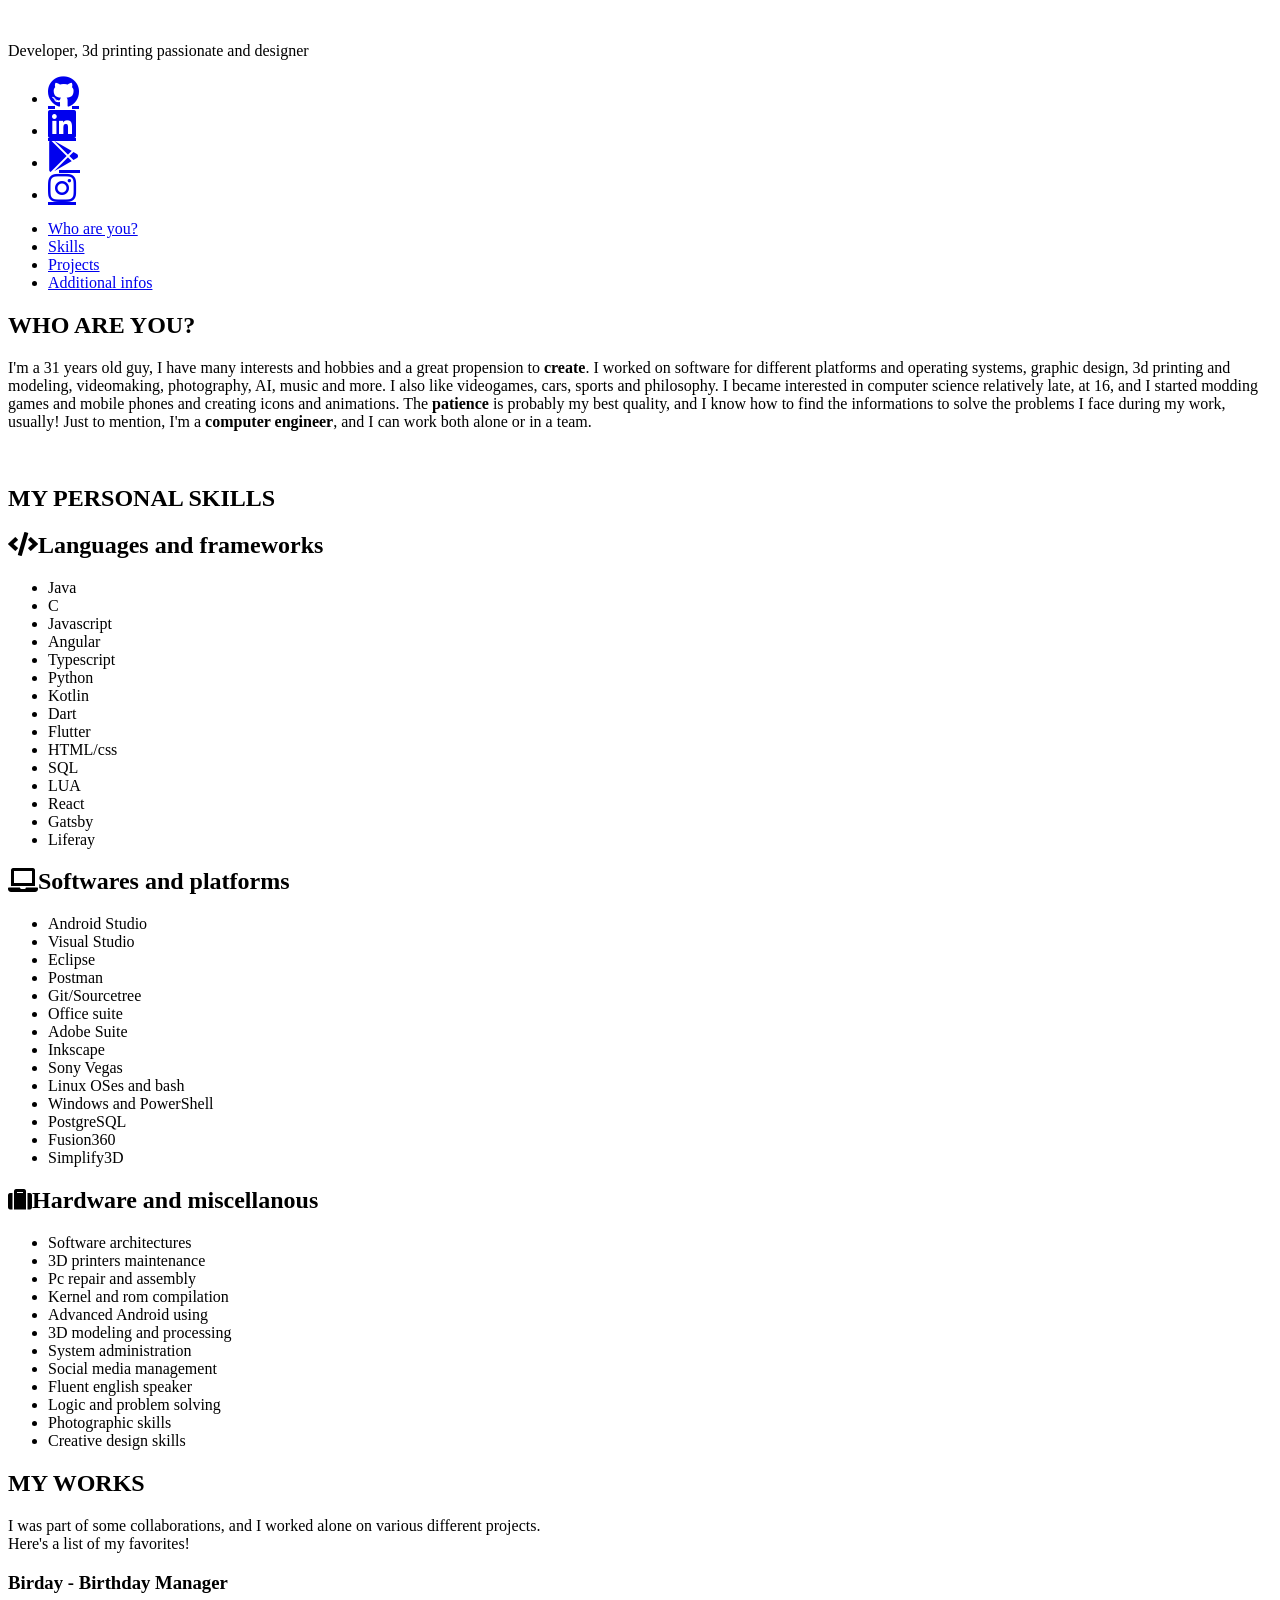
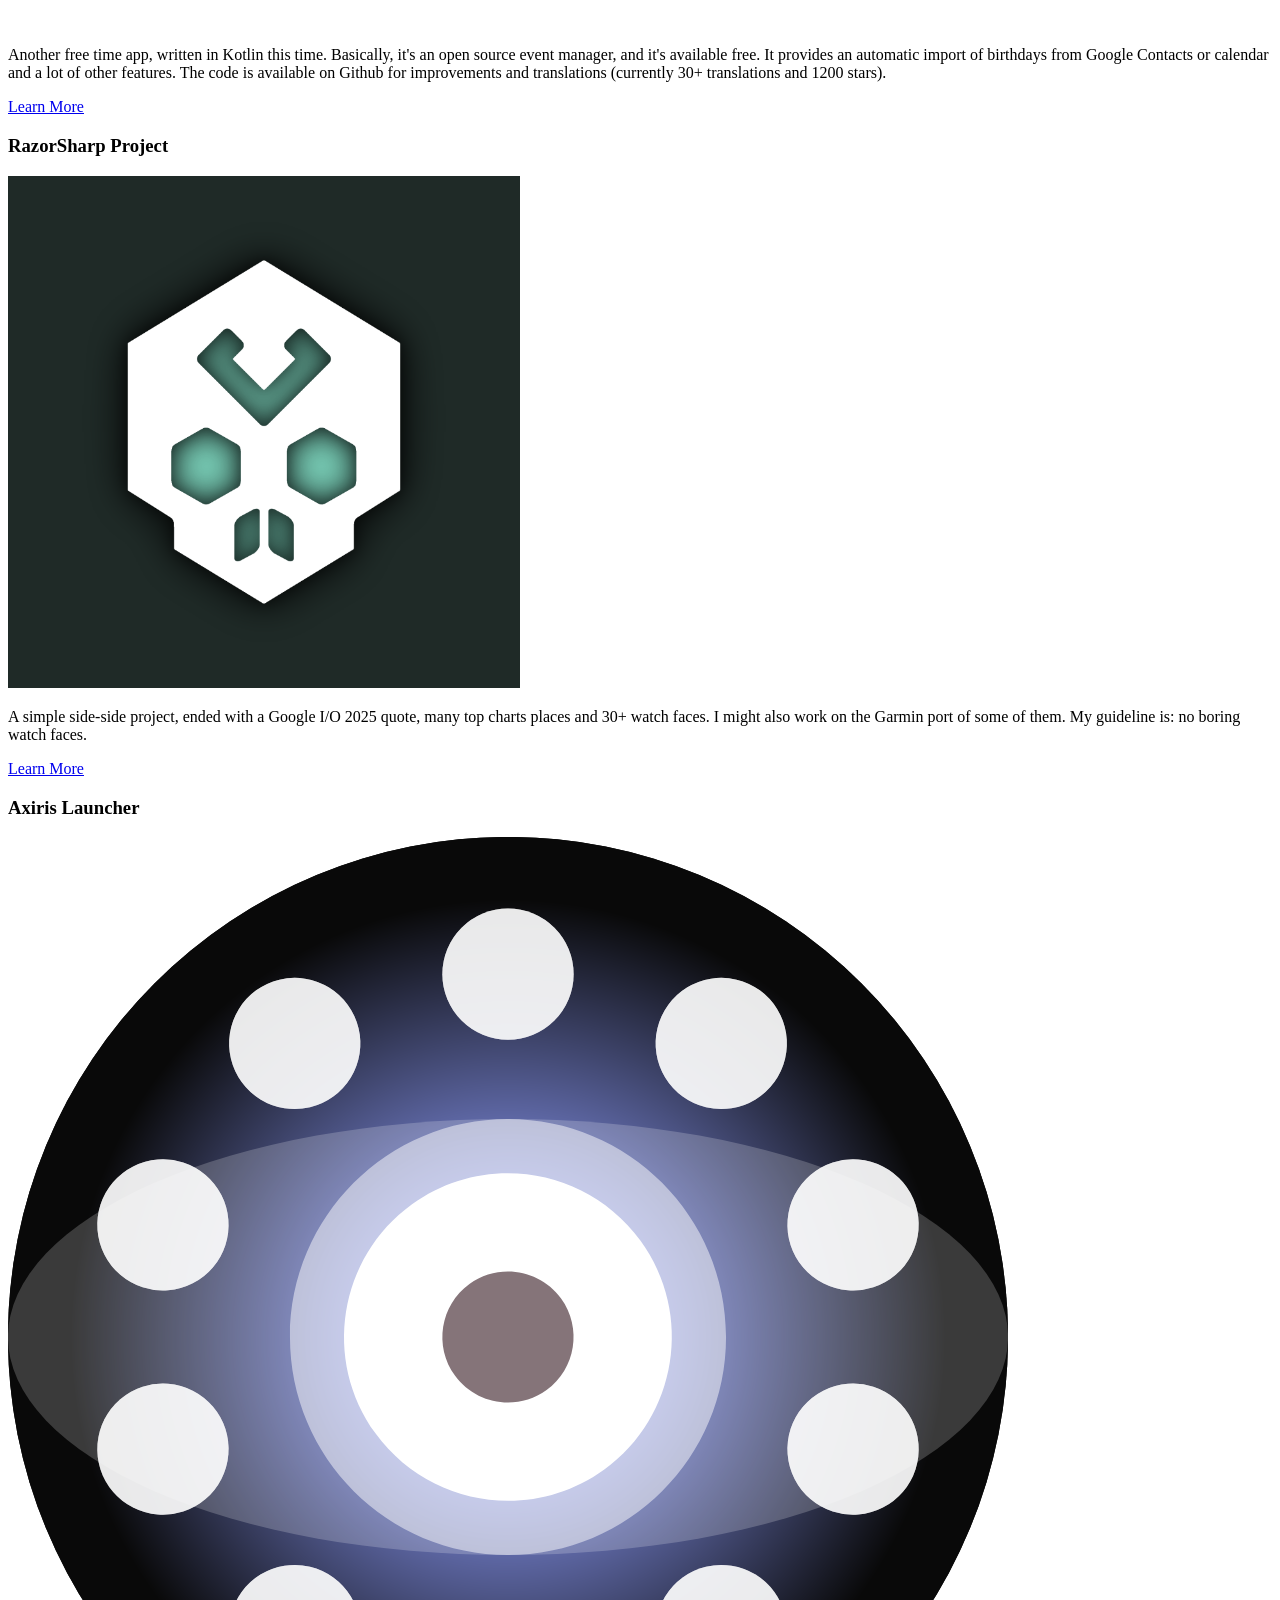
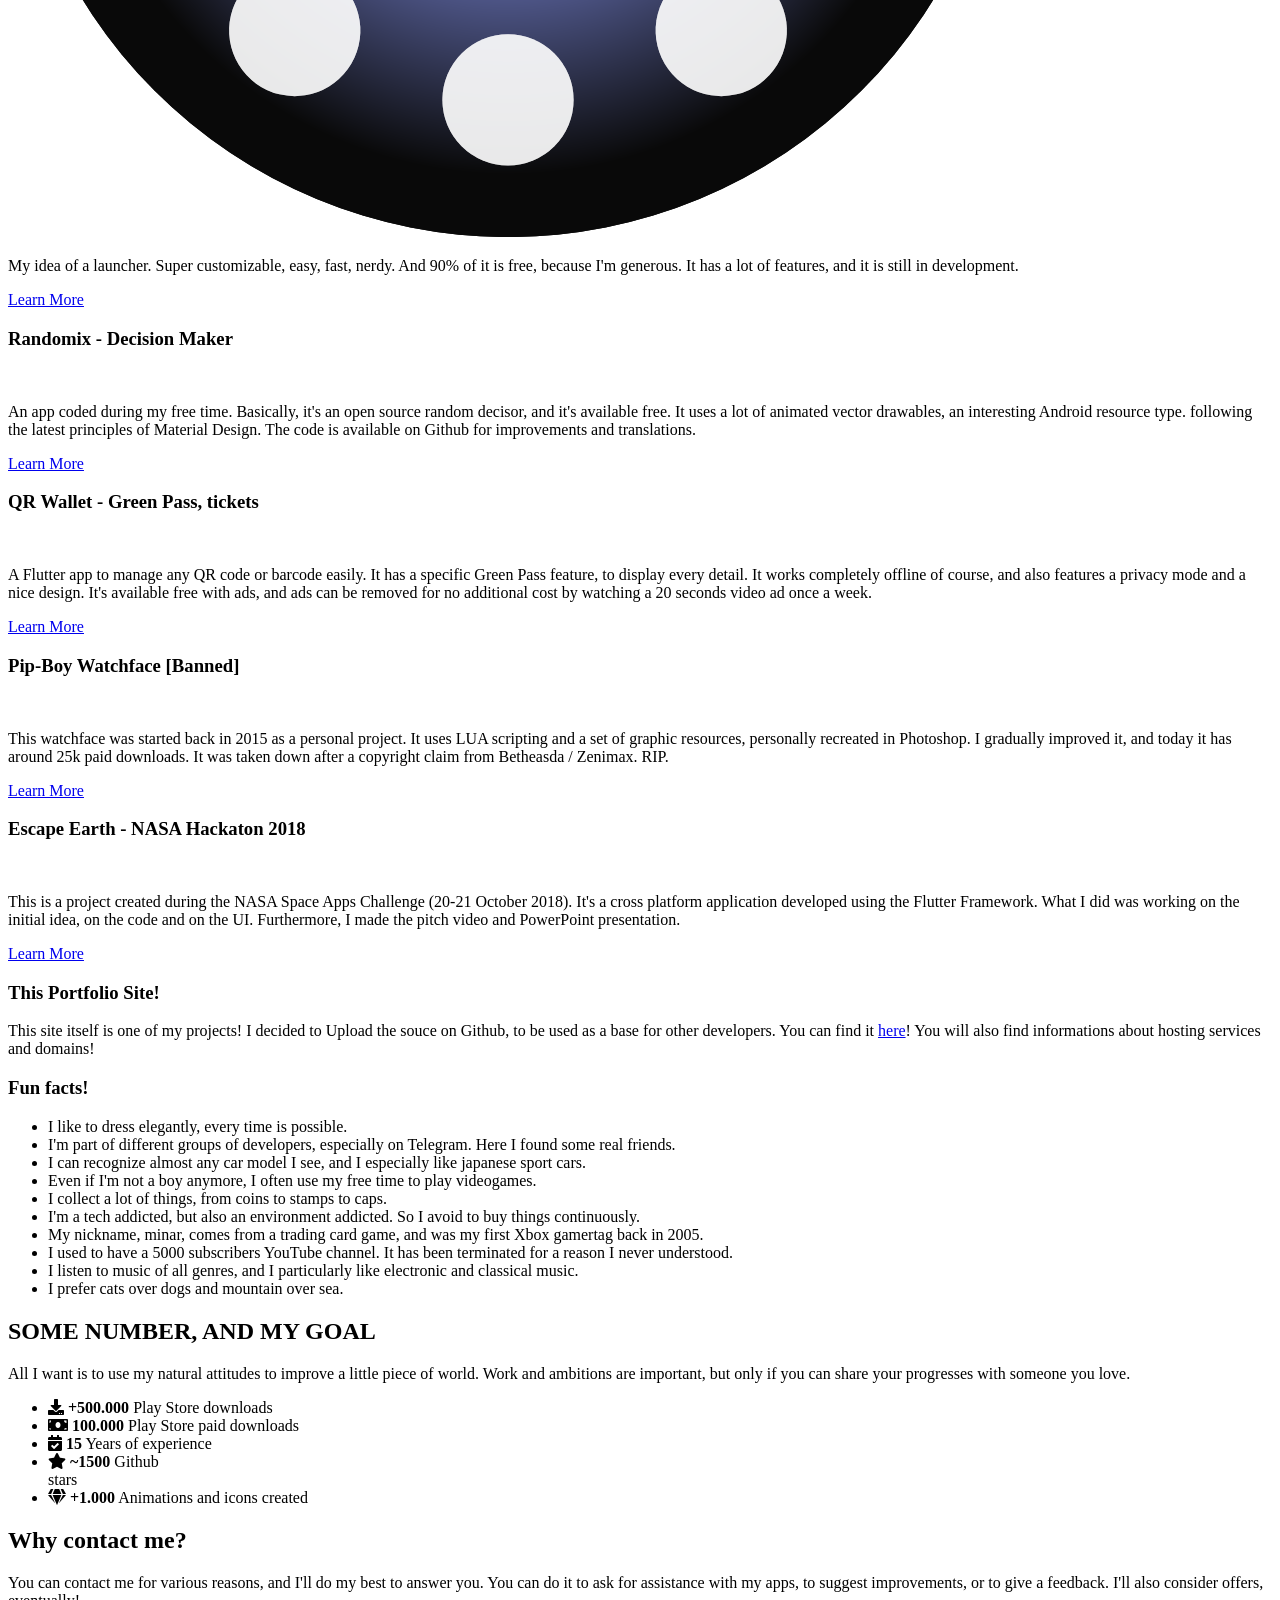
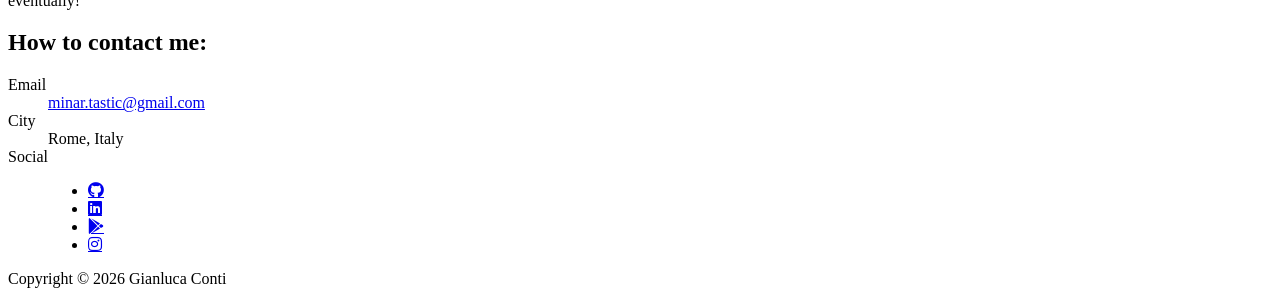
==== index.html @ d6bb500d "Smol update" ====
<!DOCTYPE html>
<!-- Using multiple languages is possible, but the page is english only atm -->
<html lang="en">

<head>
  <meta charset="utf-8">
  <!-- Title in the browser tab -->
  <title>m.i.n.a.r.</title>
  <!-- Description used when the site is added to favorites -->
  <meta name="description" content="m.i.n.a.r. official site.">
  <meta name="author" content="m.i.n.a.r." />
  <meta name="viewport" content="width=device-width, initial-scale=1.0, minimum-scale=1.0, maximum-scale=1.0, user-scalable=no">
  <!-- This attribute controls the Chrome action bar color on mobile devices -->
  <meta name="theme-color" content="#000000">
  <!-- Css files involved, including the local css and FontAwesome v5 -->
  <link rel="stylesheet" href="assets/css/main.css" />
  <link rel="stylesheet" href="https://use.fontawesome.com/releases/v5.7.2/css/all.css" integrity="sha384-fnmOCqbTlWIlj8LyTjo7mOUStjsKC4pOpQbqyi7RrhN7udi9RwhKkMHpvLbHG9Sr" crossorigin="anonymous">
  <link rel="shortcut icon" type="image/x-icon" href="images/favicon.ico" />
  <noscript><link rel="stylesheet" href="assets/css/noscript.css" /></noscript>
</head>

<body>

  <!-- Particles.js container used as a background. Removing it removes the particles -->
  <div id="particles-js"></div>
  <!-- Wrapper -->
  <div id="wrapper">

    <!-- Header - a logo, a short sentence -->
    <header id="header" class="alt">
      <span class="logo"><img src="images/logo.svg" alt="" /></span>
      <p>Developer, 3d printing passionate and designer</p>

      <!-- A set of social media and quick links. Up to four links are supported -->
      <ul class="icons">
        <li><a href="https://github.com/m-i-n-a-r" target="_blank" class="fab fa-github fa-2x"></a></li>
        <li><a href="https://www.linkedin.com/in/gianluca-conti-723926147/" target="_blank" class="fab fa-linkedin fa-2x"></a></li>
        <li><a href="https://play.google.com/store/apps/dev?id=7720251761301594831" target="_blank" class="fab fa-google-play fa-2x"></a></li>
        <li><a href="https://www.instagram.com/minar.tastic/" target="_blank" class="fab fa-instagram fa-2x"></a></li>
        <!--<li><a href="https://www.youtube.com/channel/UChVxFCDNULWEiDqfrjuZ3Tw" target="_blank" class="fab fa-youtube fa-2x"></a></li>-->
      </ul>
      </section>
    </header>

    <!-- Nav - navbar of contents, used in the desktop version -->
    <nav id="nav">
      <ul>
        <li><a href="#intro" class="active">Who are you?</a></li>
        <li><a href="#skills">Skills</a></li>
        <li><a href="#projects">Projects</a></li>
        <li><a href="#infos">Additional infos</a></li>
      </ul>
    </nav>

    <!-- Main - the "white part" -->
    <div id="main">

      <!-- Introduction - an image and a bio -->
      <section id="intro" class="main special">
        <div class="spotlight">
          <div class="content">
            <header class="major">
              <h2><b>WHO ARE YOU?</b></h2>
            </header>
            <p id="me"></p>
          </div>
          <span class="image"><img src="images/profile.png" alt="" /></span>
        </div>
      </section>

      <!-- Skills - list of scopes and related skills -->
      <section id="skills" class="main special">
        <header class="major">
          <h2><b>MY PERSONAL SKILLS</b></h2>
        </header>

        <!-- Other entries can be added to the list of scopes and to the list of skills 
        The icons are from FontAwesome v5: choose one from their site and type its name to use it -->
        <h2><i class="fas fa-code"></i><b>Languages and frameworks</b></h2>
        <ul class="features outline">
          <li>Java</li>
          <li>C</li>
          <li>Javascript</li>
          <li>Angular</li>
          <li>Typescript</li>
          <li>Python</li>
          <li>Kotlin</li>
          <li>Dart</li>
          <li>Flutter</li>
          <li>HTML/css</li>
          <li>SQL</li>
          <li>LUA</li>
          <li>React</li>
          <li>Gatsby</li>
          <li>Liferay</li>
        </ul>

        <h2><i class="fas fa-laptop"></i><b>Softwares and platforms</b></h2>
        <ul class="features outline">
          <li>Android Studio</li>
          <li>Visual Studio</li>
          <li>Eclipse</li>
          <li>Postman</li>
          <li>Git/Sourcetree</li>
          <li>Office suite</li>
          <li>Adobe Suite</li>
          <li>Inkscape</li>
          <li>Sony Vegas</li>
          <li>Linux OSes and bash</li>
          <li>Windows and PowerShell</li>
          <li>PostgreSQL</li>
          <li>Fusion360</li>
          <li>Simplify3D</li>
        </ul>

        <h2><i class="fas fa-suitcase"></i><b>Hardware and miscellanous</b></h2>
        <ul class="features outline">
          <li>Software architectures</li>
          <li>3D printers maintenance</li>
          <li>Pc repair and assembly</li>
          <li>Kernel and rom compilation</li>
          <li>Advanced Android using</li>
          <li>3D modeling and processing</li>
          <li>System administration</li>
          <li>Social media management</li>
          <li>Fluent english speaker</li>
          <li>Logic and problem solving</li>
          <li>Photographic skills</li>
          <li>Creative design skills</li>
        </ul>
      </section>

      <!-- Projects - small introduction, list of projects -->
      <section id="projects" class="main special">
        <header class="major">
          <h2><b>MY WORKS</b></h2>
          <p>I was part of some collaborations, and I worked alone on various different projects.<br />
            Here's a list of my favorites!</p>
        </header>

        <!-- A small description, an image and a link. Nothing more. Other entries can be added -->
        <div class="spotlight">
          <div class="content">
            <header class="major">
              <h3><b>Birday - Birthday Manager</b></h3>
            </header>
            <div>
              <span class="image-small"><img src="images/birday.png" alt="" /></span>
              <p>
                Another free time app, written in Kotlin this time. Basically, it's an open source event manager, and it's available
                free. It provides an automatic import of birthdays from Google Contacts or calendar and a lot of other features.
                The code is available on Github for improvements and translations (currently 30+ translations and 1200 stars).
              </p>
            </div>
            <a href="https://play.google.com/store/apps/details?id=com.minar.birday" class="button small" target="_blank">Learn
              More</a>
          </div>
        </div>

        <div class="spotlight">
          <div class="content">
            <header class="major">
              <h3><b>RazorSharp Project</b></h3>
            </header>
            <div>
              <span class="image-small"><img src="images/razorsharp.png" alt="" /></span>
              <p>
                A simple side-side project, ended with a Google I/O 2025 quote, many top charts places and 30+ watch faces.
                I might also work on the Garmin port of some of them. My guideline is: no boring watch faces.
              </p>
            </div>
            <a href="https://m-i-n-a-r.github.io/rzrshrp-wf/" class="button small" target="_blank">Learn
              More</a>
          </div>
        </div>

        <div class="spotlight">
          <div class="content">
            <header class="major">
              <h3><b>Axiris Launcher</b></h3>
            </header>
            <div>
              <span class="image-small"><img src="images/axiris.png" alt="" /></span>
              <p>
                My idea of a launcher. Super customizable, easy, fast, nerdy. And 90% of it is free, because I'm generous.
                It has a lot of features, and it is still in development.
              </p>
            </div>
            <a href="https://play.google.com/store/apps/details?id=com.minar.axiris" class="button small" target="_blank">Learn
              More</a>
          </div>
        </div>

        <div class="spotlight">
          <div class="content">
            <header class="major">
              <h3><b>Randomix - Decision Maker</b></h3>
            </header>
            <div>
              <span class="image-small"><img src="images/randomix.png" alt="" /></span>
              <p>
                An app coded during my free time. Basically, it's an open source random decisor, and it's available
                free. It uses a lot of animated vector drawables, an interesting Android resource type. following the latest principles of Material Design.
                The code is available on Github for improvements and translations.
              </p>
            </div>
            <a href="https://play.google.com/store/apps/details?id=com.minar.randomix" class="button small" target="_blank">Learn
              More</a>
          </div>
        </div>

        <div class="spotlight">
          <div class="content">
            <header class="major">
              <h3><b>QR Wallet - Green Pass, tickets</b></h3>
            </header>
            <div>
              <span class="image-small"><img src="images/qrwallet.png" alt="" /></span>
              <p>
                A Flutter app to manage any QR code or barcode easily.
                It has a specific Green Pass feature, to display every detail. It works completely offline of course, 
                and also features a privacy mode and a nice design.
                It's available free with ads, and ads can be removed for no additional cost by watching a 20 seconds 
                video ad once a week.
              </p>
            </div>
            <a href="https://play.google.com/store/apps/details?id=com.exos.qrwallet" class="button small" target="_blank">Learn
              More</a>
          </div>
        </div>

        <div class="spotlight">
          <div class="content">
            <header class="major">
              <h3><b>Pip-Boy Watchface [Banned]</b></h3>
            </header>
            <div>
              <span class="image-small"><img src="images/pipboy.png" alt="" /></span>
              <p>
                This watchface was started back in 2015 as a personal project. It uses LUA scripting and a set of graphic
                resources, personally recreated in Photoshop. I gradually improved it, and today it has around 25k
                paid downloads. It was taken down after a copyright claim from Betheasda / Zenimax. RIP.
              </p>
            </div>
            <a href="https://play.google.com/store/apps/details?id=minar.wmwatch.pipboy" class="button small" target="_blank">Learn
              More</a>
          </div>
        </div>

        <div class="spotlight">
          <div class="content">
            <header class="major">
              <h3><b>Escape Earth - NASA Hackaton 2018</b></h3>
            </header>
            <div>
              <span class="image-small"><img src="images/escapeearth.png" alt="" /></span>
              <p>
                This is a project created during the NASA Space Apps Challenge (20-21 October 2018).
                It's a cross platform application developed using the Flutter Framework. What I did was
                working on the initial idea, on the code and on the UI. Furthermore, I made the pitch video
                and PowerPoint presentation.
              </p>
            </div>
            <a href="https://github.com/simonesestito/escape_earth" class="button small" target="_blank">Learn More</a>
          </div>
        </div>

        <!-- Image-less project entry. Used for the site itself, but can be duplicated -->
        <div class="spotlight">
          <div class="content-short">
            <h3><b>This Portfolio Site!</b></h3>
            <p class="short">
              This site itself is one of my projects! I decided to Upload the souce
              on Github, to be used as a base for other developers. You can find it
              <a href="https://github.com/m-i-n-a-r/sparky-portfolio" target="_blank">here</a>!
              You will also find informations about hosting services and domains!
            </p>
          </div>
        </div>
      </section>

      <!-- Fun facts (not an actual section, but it's useful sometimes) -->
      <section id="funfacts" class="main special">
        <h3><b>Fun facts!</b></h3>
        <ul class="facts">
          <li>I like to dress elegantly, every time is possible.</li>
          <li>I'm part of different groups of developers, especially on Telegram. Here I found some real friends.</li>
          <li>I can recognize almost any car model I see, and I especially like japanese sport cars.</li>
          <li>Even if I'm not a boy anymore, I often use my free time to play videogames.</li>
          <li>I collect a lot of things, from coins to stamps to caps.</li>
          <li>I'm a tech addicted, but also an environment addicted. So I avoid to buy things continuously.</li>
          <li>My nickname, minar, comes from a trading card game, and was my first Xbox gamertag back in 2005.</li>
          <li>I used to have a 5000 subscribers YouTube channel. It has been terminated for a reason I never understood.</li>
          <li>I listen to music of all genres, and I particularly like electronic and classical music.</li>
          <li>I prefer cats over dogs and mountain over sea.</li>
        </ul>
      </section>

      <!-- More infos - statistics and a personal goal -->
      <section id="infos" class="main special">
        <header class="major">
          <h2><b>SOME NUMBER, AND MY GOAL</b></h2>
          <p>All I want is to use my natural attitudes to improve a little piece of world.
            Work and ambitions are important, but only if you can share your progresses with
            someone you love.</p>
        </header>
        <!-- Some statistics, to highlight particular numbers. Other numbers can be added to the list -->
        <ul class="statistics">
          <li class="style1">
            <span class="icon fas fa-download"></span>
            <strong>+500.000</strong> Play Store downloads
          </li>
          <li class="style2">
            <span class="icon fas fa-money-bill"></span>
            <strong>100.000</strong> Play Store paid downloads
          </li>
          <li class="style1">
            <span class="icon fas fa-calendar-check"></span>
            <strong id="experience"></strong> Years of experience
          </li>
          <li class="style2">
            <span class="icon fas fa-star"></span>
            <strong>~1500</strong> Github<br>stars
          </li>
          <li class="style1">
            <span class="icon fas fa-gem"></span>
            <strong>+1.000</strong> Animations and icons created
          </li>
        </ul>
      </section>

    </div>

    <!-- Footer - contacts and another short text -->
    <footer id="footer">
      <section>
        <h2>Why contact me?</h2>
        <!-- A final message for the viewer -->
        <p>You can contact me for various reasons, and I'll do my best to answer you.
          You can do it to ask for assistance with my apps, to suggest improvements, or to give
          a feedback. I'll also consider offers, eventually!</p>
      </section>
      <section>
        <h2>How to contact me:</h2>
        <!-- Some contact informations. Other informations can be added -->
        <dl class="alt">   
          <dt>Email</dt>
          <dd><a href="mailto:minar.tastic@gmail.com?Subject=Request">minar.tastic@gmail.com</a></dd>      
          <dt>City</dt>
          <dd>Rome, Italy</dd>
          <dt>Social</dt>
          <dd>
            <ul class="icons">
              <li><a href="https://github.com/m-i-n-a-r" target="_blank" class="fab fa-github"></a></li>
              <li><a href="https://www.linkedin.com/in/gianluca-conti-723926147/" target="_blank" class="fab fa-linkedin"></a></li>
              <li><a href="https://play.google.com/store/apps/dev?id=7720251761301594831" target="_blank" class="fab fa-google-play"></a></li>
              <li><a href="https://www.instagram.com/minar.tastic/" target="_blank" class="fab fa-instagram"></a></li>
            </ul>
          </dd>
        </dl>
      </section>
      <p class="copyright">Copyright &copy; <span id="year"></span> Gianluca Conti</p>
    </footer>
  </div>


  <!-- Scripts - some arent't used, but could be useful -->
  <script src="assets/js/jquery.min.js"></script>
  <script src="assets/js/jquery.scrollex.min.js"></script>
  <script src="assets/js/jquery.scrolly.min.js"></script>
  <script src="assets/js/browser.min.js"></script>
  <script src="assets/js/breakpoints.min.js"></script>
  <script src="assets/js/util.js"></script>
  <script src="assets/js/main.js"></script>
  <script src="assets/js/particles.js"></script>
  <script src="assets/js/app.js"></script>

  <script>
    // Variables to change to correctly generate the initial description and other informations
    birthYear = 1995; // Year of birth
    birthMonth = 2; // Month of birth, without leading zero
    birthDay = 23; // Day of birth, without leading zero
    experienceStart = 2011; // Year from which the experience starts (e.g. when I wrote my first line of code)
    date = new Date();
    year = date.getFullYear();
    experience = year - experienceStart;

    // Assign the years of experience in the statistics
    document.getElementById('experience').innerHTML = experience;

    // Assign the current year to the copyright line
    document.getElementById('year').innerHTML = year;

    if ((date.getMonth() + 1 < birthMonth && date.getDate() <= birthDay) || date.getMonth() < birthMonth)
      year--;
    age = year - birthYear;
    // The initial description. It is meant to be modified freely
    me = "I'm a " + age + " years old guy, I have many interests and hobbies and a great " +
      "propension to <b>create</b>. I worked on software for different platforms and operating systems, " +
      "graphic design, 3d printing and modeling, videomaking, photography, AI, music and more. I also like " + 
      "videogames, cars, sports and philosophy. I became interested in computer science relatively late, " + 
      "at 16, and I started modding games and mobile phones and creating icons and animations. The <b>patience</b> " +
      "is probably my best quality, and I know how to find the informations to solve the problems I face " +
      "during my work, usually! Just to mention, I'm a <b>computer engineer</b>, and I can work both " + 
      "alone or in a team.";

    // Assign the description to the correct html element, given its id 
    document.getElementById('me').innerHTML = me;
  </script>

</body>

</html>
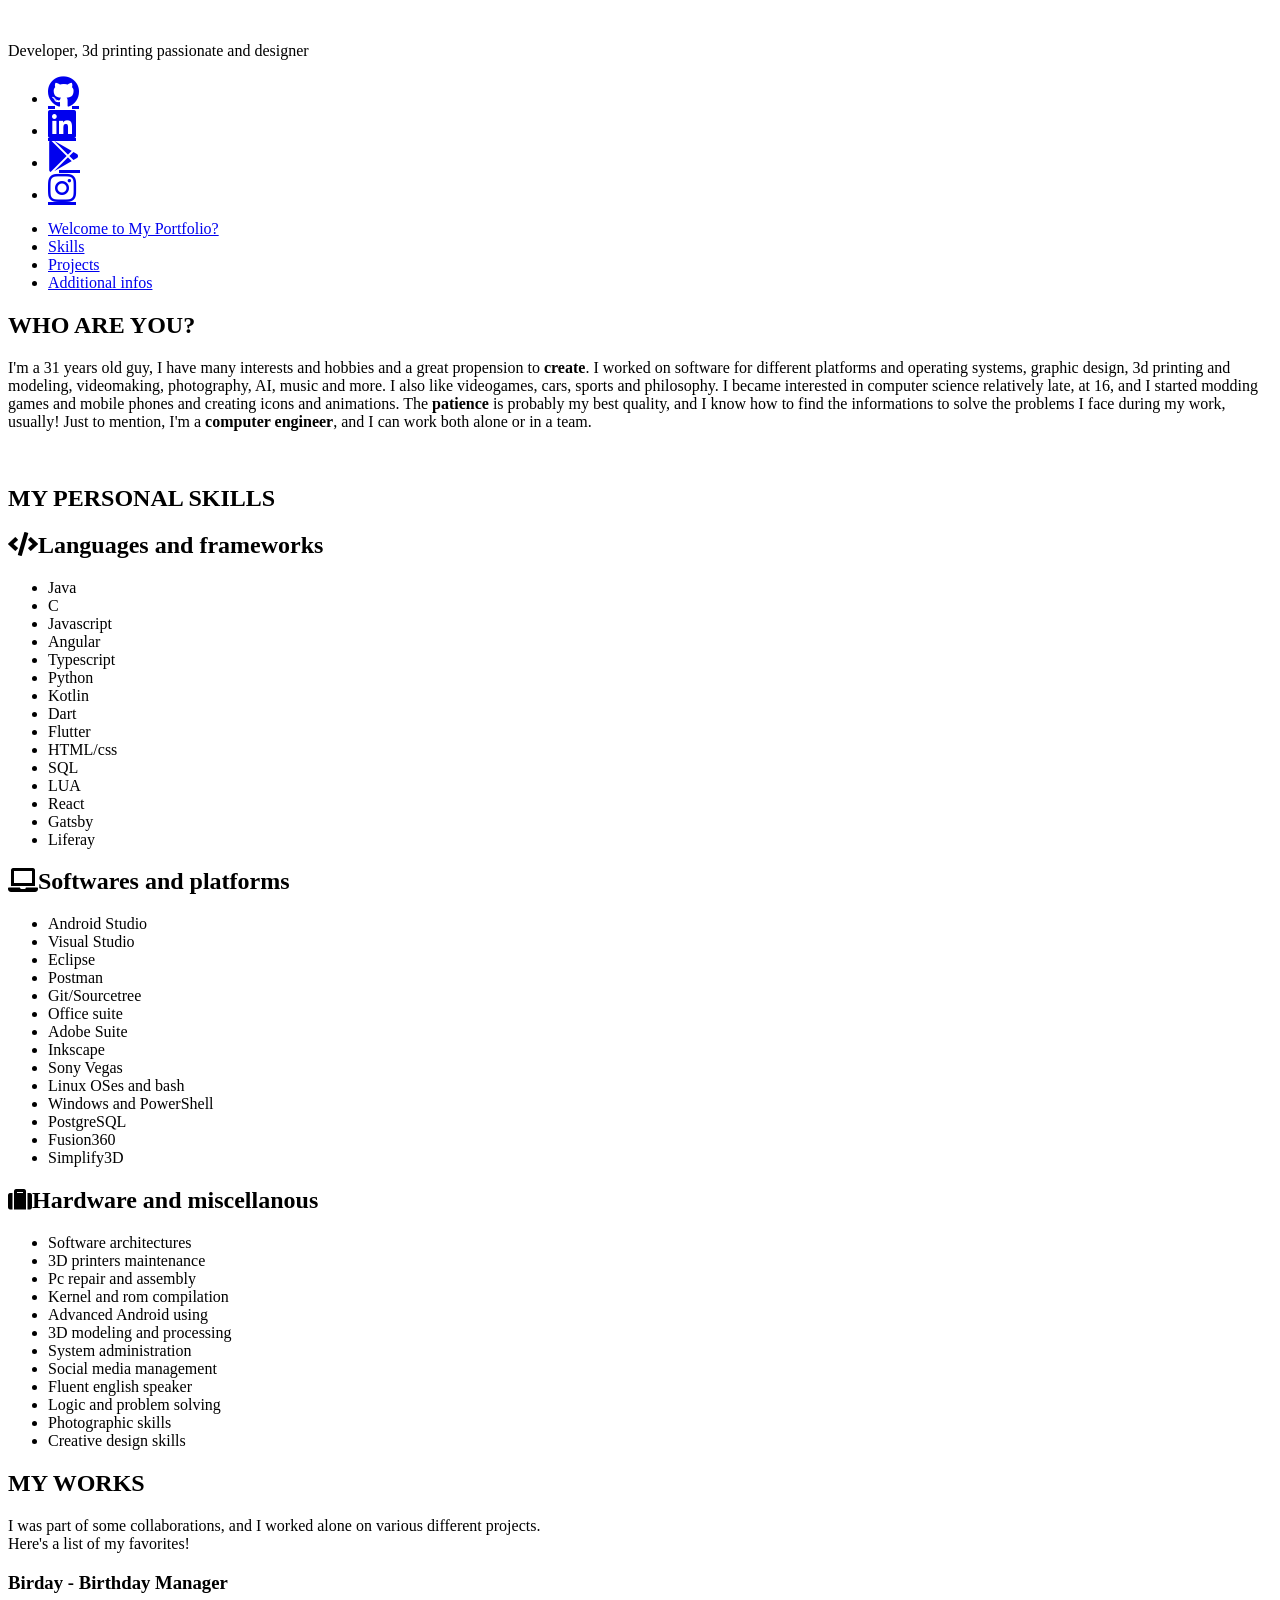
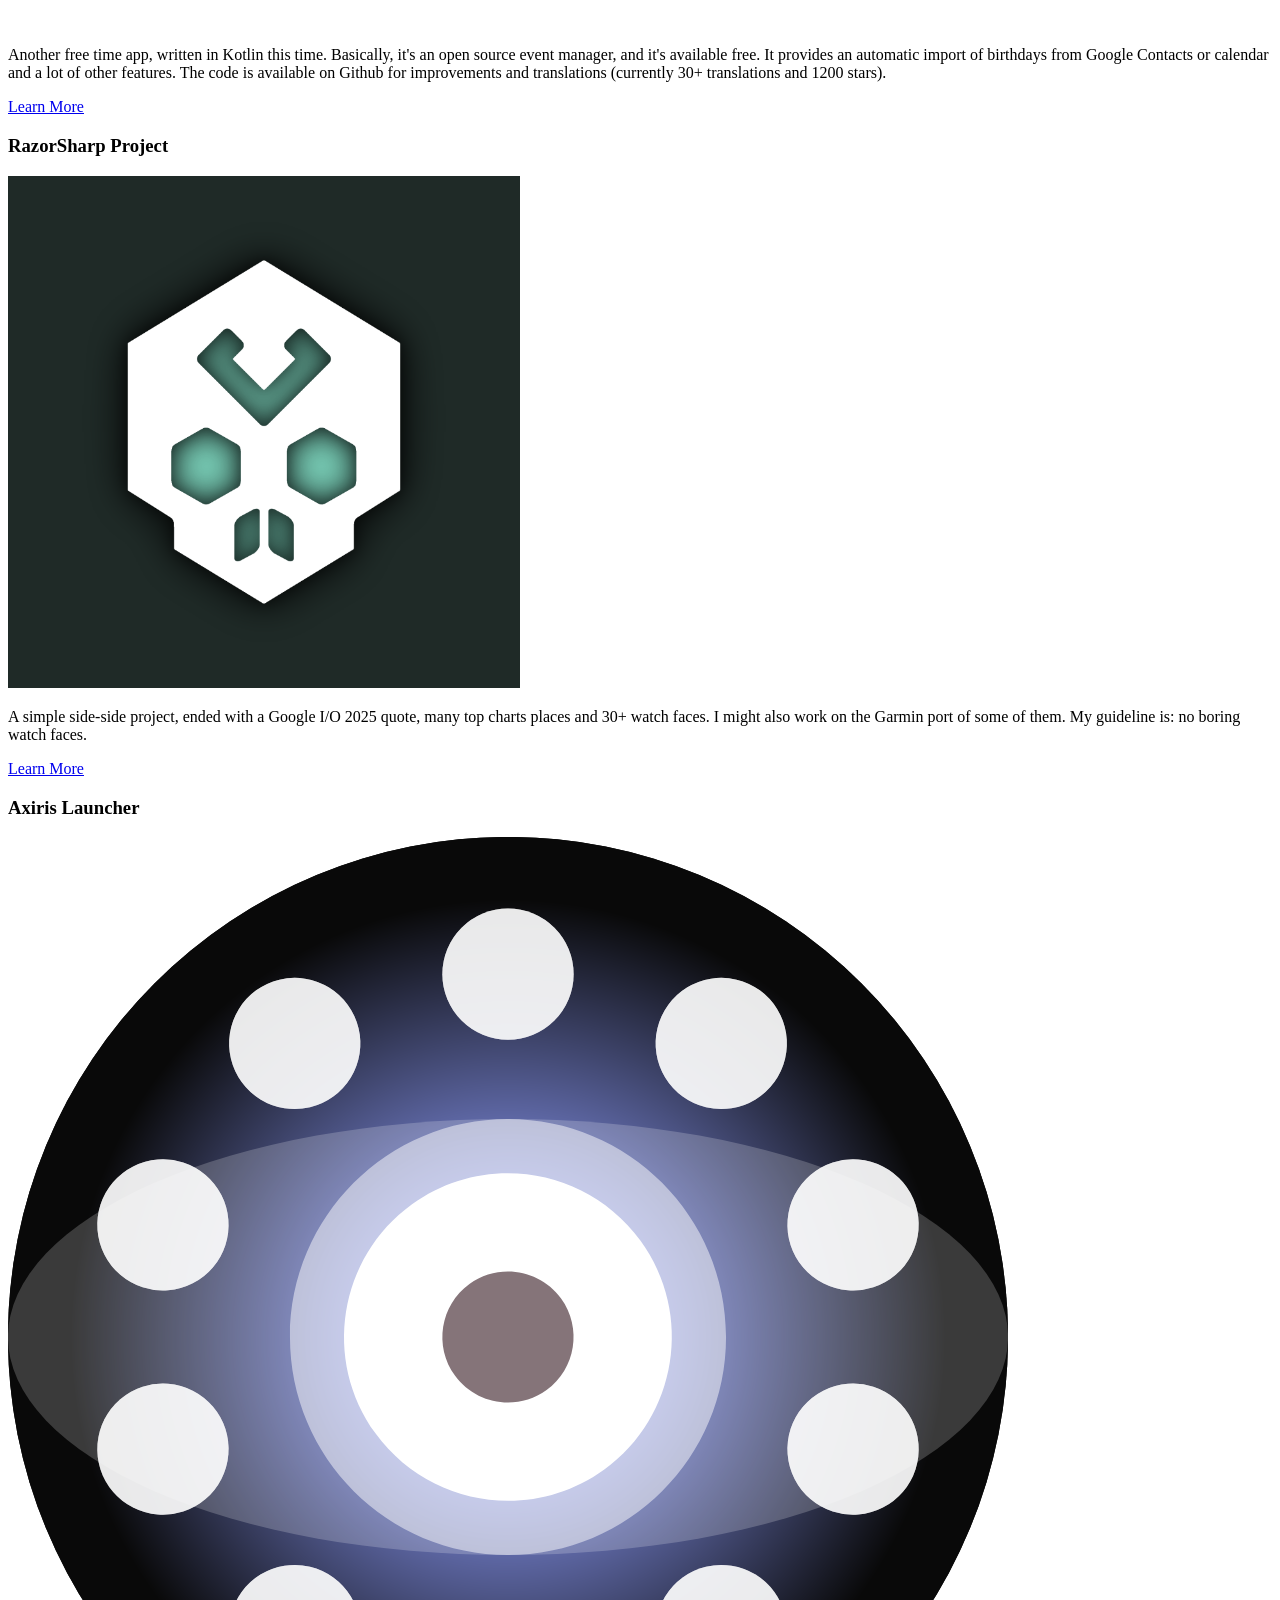
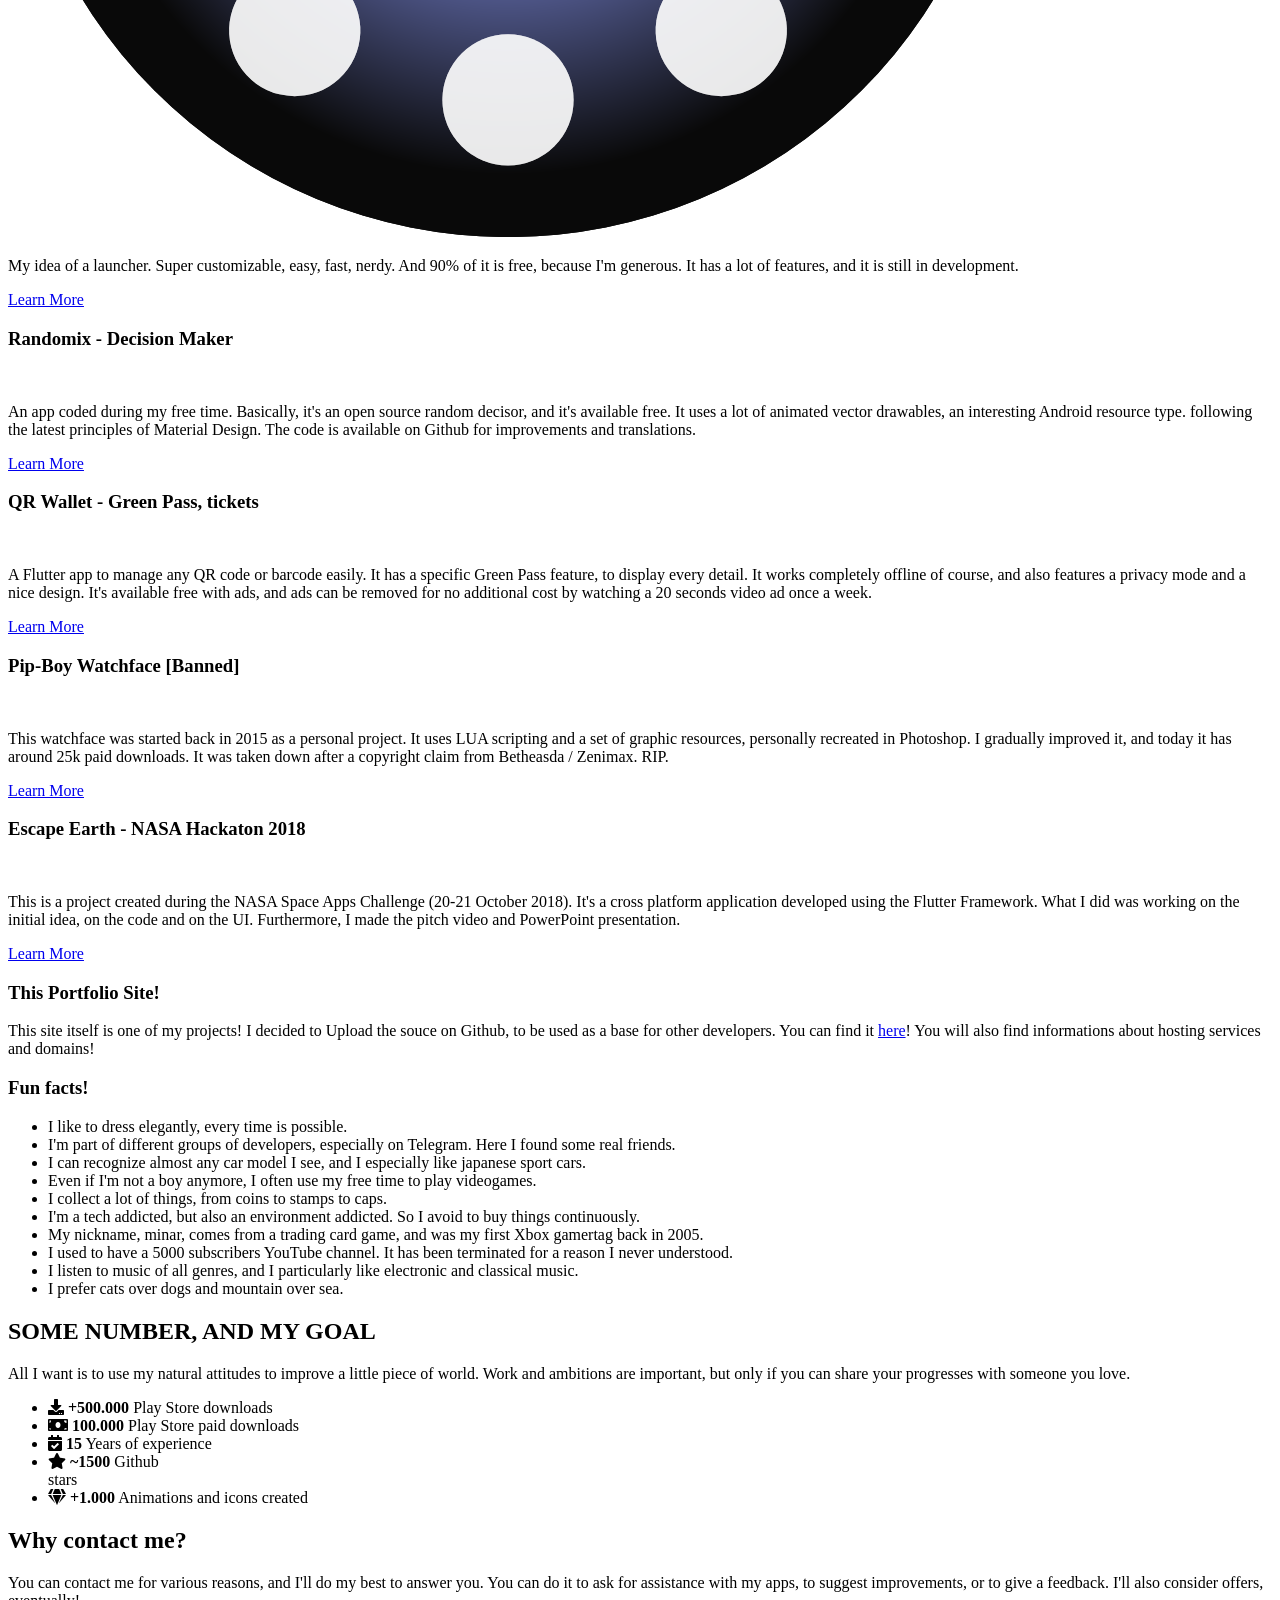
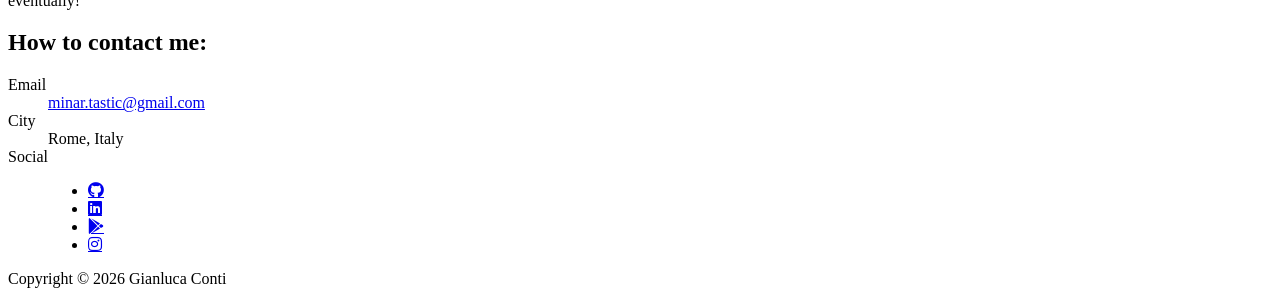
==== commit 653430d4: "Customize portfolio homepage" ====
--- a/index.html
+++ b/index.html
@@ -45,7 +45,7 @@
     <!-- Nav - navbar of contents, used in the desktop version -->
     <nav id="nav">
       <ul>
-        <li><a href="#intro" class="active">Who are you?</a></li>
+        <li><a href="#intro" class="active">Welcome to My Portfolio?</a></li>
         <li><a href="#skills">Skills</a></li>
         <li><a href="#projects">Projects</a></li>
         <li><a href="#infos">Additional infos</a></li>
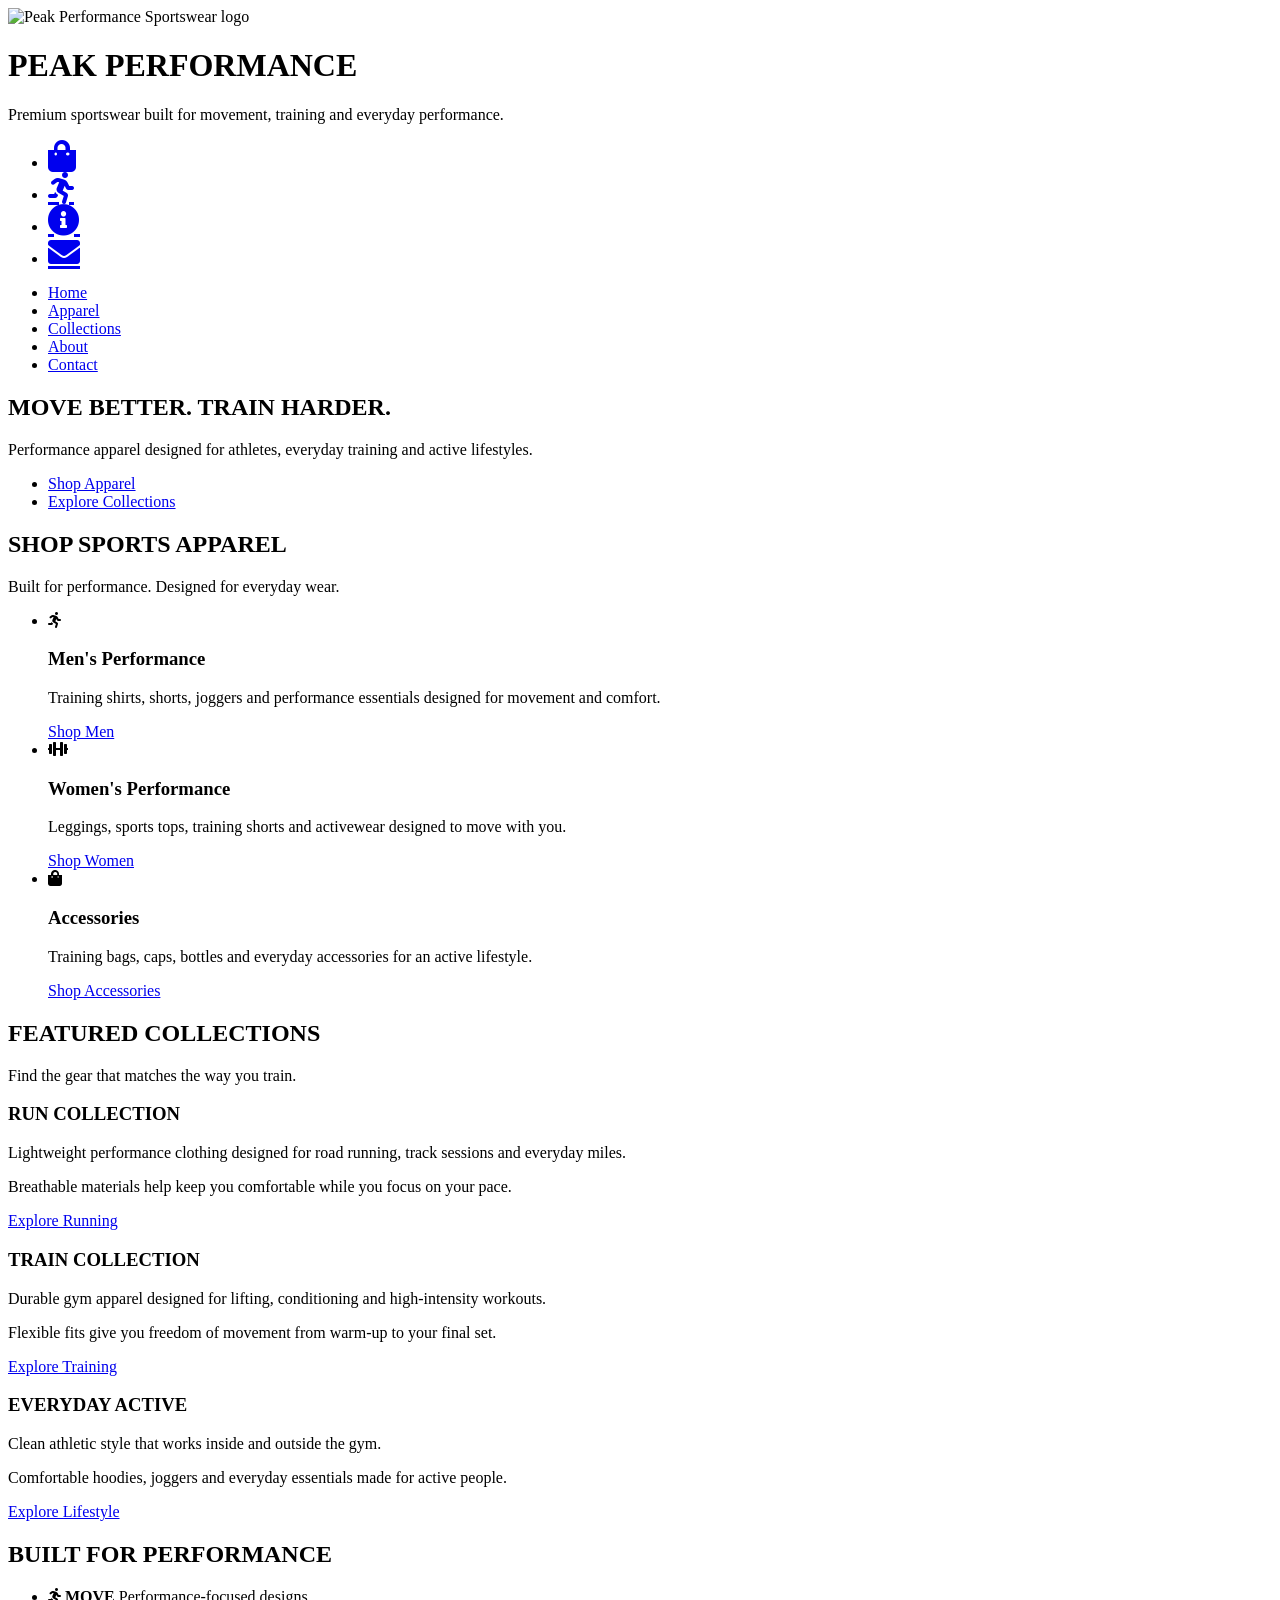
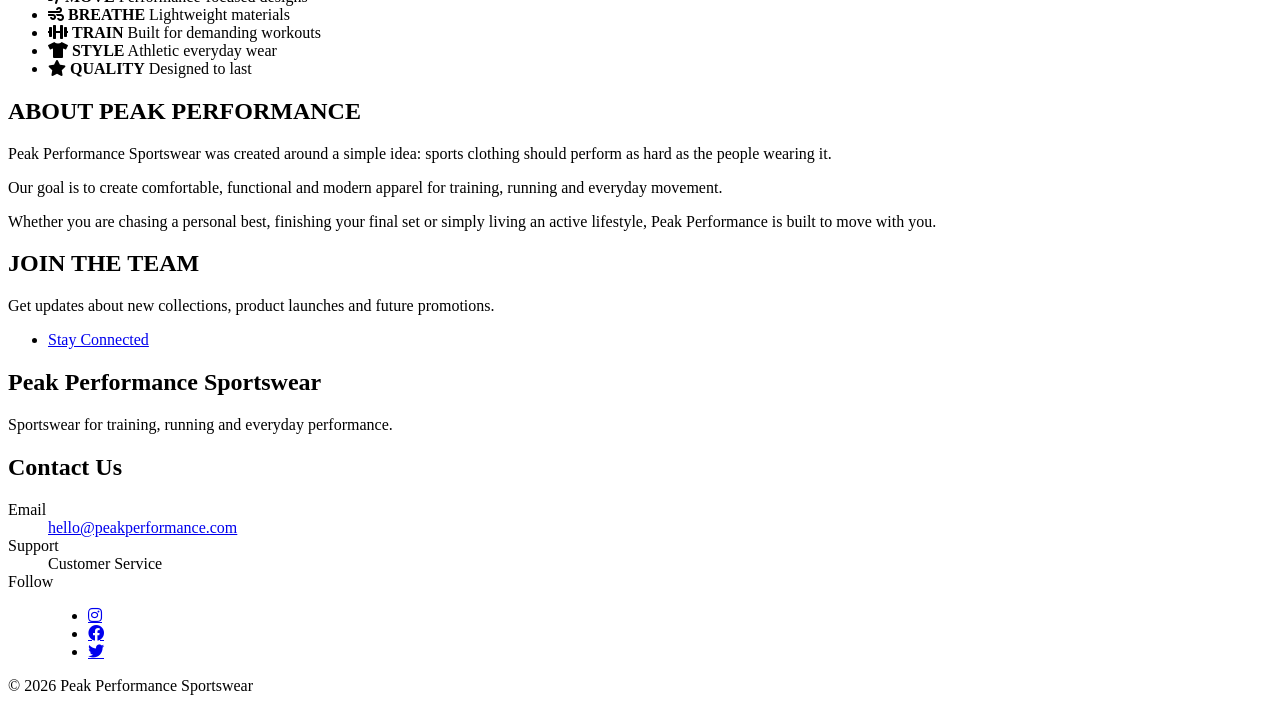
==== commit 21af22a9: "Transform portfolio into sports apparel website" ====
--- a/index.html
+++ b/index.html
@@ -1,413 +1,694 @@
 <!DOCTYPE html>
-<!-- Using multiple languages is possible, but the page is english only atm -->
 <html lang="en">
 
 <head>
   <meta charset="utf-8">
-  <!-- Title in the browser tab -->
-  <title>m.i.n.a.r.</title>
-  <!-- Description used when the site is added to favorites -->
-  <meta name="description" content="m.i.n.a.r. official site.">
-  <meta name="author" content="m.i.n.a.r." />
-  <meta name="viewport" content="width=device-width, initial-scale=1.0, minimum-scale=1.0, maximum-scale=1.0, user-scalable=no">
-  <!-- This attribute controls the Chrome action bar color on mobile devices -->
+
+  <title>Peak Performance Sportswear</title>
+
+  <meta
+    name="description"
+    content="Peak Performance Sportswear - premium sports apparel for training, running, gym, and everyday performance."
+  >
+
+  <meta name="author" content="Peak Performance Sportswear">
+
+  <meta
+    name="viewport"
+    content="width=device-width, initial-scale=1.0"
+  >
+
   <meta name="theme-color" content="#000000">
-  <!-- Css files involved, including the local css and FontAwesome v5 -->
-  <link rel="stylesheet" href="assets/css/main.css" />
-  <link rel="stylesheet" href="https://use.fontawesome.com/releases/v5.7.2/css/all.css" integrity="sha384-fnmOCqbTlWIlj8LyTjo7mOUStjsKC4pOpQbqyi7RrhN7udi9RwhKkMHpvLbHG9Sr" crossorigin="anonymous">
-  <link rel="shortcut icon" type="image/x-icon" href="images/favicon.ico" />
-  <noscript><link rel="stylesheet" href="assets/css/noscript.css" /></noscript>
+
+  <!-- Existing website styling -->
+  <link rel="stylesheet" href="assets/css/main.css">
+
+  <!-- Font Awesome icons -->
+  <link
+    rel="stylesheet"
+    href="https://use.fontawesome.com/releases/v5.7.2/css/all.css"
+    integrity="sha384-fnmOCqbTlWIlj8LyTjo7mOUStjsKC4pOpQbqyi7RrhN7udi9RwhKkMHpvLbHG9Sr"
+    crossorigin="anonymous"
+  >
+
+  <link
+    rel="shortcut icon"
+    type="image/x-icon"
+    href="images/favicon.ico"
+  >
+
+  <noscript>
+    <link rel="stylesheet" href="assets/css/noscript.css">
+  </noscript>
 </head>
 
+
 <body>
 
-  <!-- Particles.js container used as a background. Removing it removes the particles -->
+  <!-- Animated background -->
   <div id="particles-js"></div>
-  <!-- Wrapper -->
+
   <div id="wrapper">
 
-    <!-- Header - a logo, a short sentence -->
+
+    <!-- =========================
+         HEADER
+    ========================== -->
+
     <header id="header" class="alt">
-      <span class="logo"><img src="images/logo.svg" alt="" /></span>
-      <p>Developer, 3d printing passionate and designer</p>
-
-      <!-- A set of social media and quick links. Up to four links are supported -->
+
+      <span class="logo">
+        <img src="images/logo.svg" alt="Peak Performance Sportswear logo">
+      </span>
+
+      <h1>PEAK PERFORMANCE</h1>
+
+      <p>
+        Premium sportswear built for movement,
+        training and everyday performance.
+      </p>
+
       <ul class="icons">
-        <li><a href="https://github.com/m-i-n-a-r" target="_blank" class="fab fa-github fa-2x"></a></li>
-        <li><a href="https://www.linkedin.com/in/gianluca-conti-723926147/" target="_blank" class="fab fa-linkedin fa-2x"></a></li>
-        <li><a href="https://play.google.com/store/apps/dev?id=7720251761301594831" target="_blank" class="fab fa-google-play fa-2x"></a></li>
-        <li><a href="https://www.instagram.com/minar.tastic/" target="_blank" class="fab fa-instagram fa-2x"></a></li>
-        <!--<li><a href="https://www.youtube.com/channel/UChVxFCDNULWEiDqfrjuZ3Tw" target="_blank" class="fab fa-youtube fa-2x"></a></li>-->
+
+        <li>
+          <a
+            href="#products"
+            class="fas fa-shopping-bag fa-2x"
+            title="Shop"
+          ></a>
+        </li>
+
+        <li>
+          <a
+            href="#collections"
+            class="fas fa-running fa-2x"
+            title="Collections"
+          ></a>
+        </li>
+
+        <li>
+          <a
+            href="#about"
+            class="fas fa-info-circle fa-2x"
+            title="About"
+          ></a>
+        </li>
+
+        <li>
+          <a
+            href="#contact"
+            class="fas fa-envelope fa-2x"
+            title="Contact"
+          ></a>
+        </li>
+
       </ul>
-      </section>
+
     </header>
 
-    <!-- Nav - navbar of contents, used in the desktop version -->
+
+    <!-- =========================
+         NAVIGATION
+    ========================== -->
+
     <nav id="nav">
+
       <ul>
-        <li><a href="#intro" class="active">Welcome to My Portfolio?</a></li>
-        <li><a href="#skills">Skills</a></li>
-        <li><a href="#projects">Projects</a></li>
-        <li><a href="#infos">Additional infos</a></li>
+
+        <li>
+          <a href="#home" class="active">
+            Home
+          </a>
+        </li>
+
+        <li>
+          <a href="#products">
+            Apparel
+          </a>
+        </li>
+
+        <li>
+          <a href="#collections">
+            Collections
+          </a>
+        </li>
+
+        <li>
+          <a href="#about">
+            About
+          </a>
+        </li>
+
+        <li>
+          <a href="#contact">
+            Contact
+          </a>
+        </li>
+
       </ul>
+
     </nav>
 
-    <!-- Main - the "white part" -->
+
+    <!-- =========================
+         MAIN CONTENT
+    ========================== -->
+
     <div id="main">
 
-      <!-- Introduction - an image and a bio -->
-      <section id="intro" class="main special">
+
+      <!-- =========================
+           HERO / HOME
+      ========================== -->
+
+      <section id="home" class="main special">
+
+        <header class="major">
+
+          <h2>
+            <b>MOVE BETTER. TRAIN HARDER.</b>
+          </h2>
+
+          <p>
+            Performance apparel designed for athletes,
+            everyday training and active lifestyles.
+          </p>
+
+        </header>
+
+        <ul class="actions special">
+
+          <li>
+            <a href="#products" class="button primary">
+              Shop Apparel
+            </a>
+          </li>
+
+          <li>
+            <a href="#collections" class="button">
+              Explore Collections
+            </a>
+          </li>
+
+        </ul>
+
+      </section>
+
+
+      <!-- =========================
+           PRODUCTS
+      ========================== -->
+
+      <section id="products" class="main special">
+
+        <header class="major">
+
+          <h2>
+            <b>SHOP SPORTS APPAREL</b>
+          </h2>
+
+          <p>
+            Built for performance.
+            Designed for everyday wear.
+          </p>
+
+        </header>
+
+
+        <ul class="features">
+
+
+          <!-- MEN -->
+
+          <li>
+
+            <span class="icon major style1 fas fa-running"></span>
+
+            <h3>
+              <b>Men's Performance</b>
+            </h3>
+
+            <p>
+              Training shirts, shorts, joggers and
+              performance essentials designed for
+              movement and comfort.
+            </p>
+
+            <a href="#" class="button">
+              Shop Men
+            </a>
+
+          </li>
+
+
+          <!-- WOMEN -->
+
+          <li>
+
+            <span class="icon major style2 fas fa-dumbbell"></span>
+
+            <h3>
+              <b>Women's Performance</b>
+            </h3>
+
+            <p>
+              Leggings, sports tops, training shorts
+              and activewear designed to move with you.
+            </p>
+
+            <a href="#" class="button">
+              Shop Women
+            </a>
+
+          </li>
+
+
+          <!-- ACCESSORIES -->
+
+          <li>
+
+            <span class="icon major style3 fas fa-shopping-bag"></span>
+
+            <h3>
+              <b>Accessories</b>
+            </h3>
+
+            <p>
+              Training bags, caps, bottles and
+              everyday accessories for an active lifestyle.
+            </p>
+
+            <a href="#" class="button">
+              Shop Accessories
+            </a>
+
+          </li>
+
+        </ul>
+
+      </section>
+
+
+      <!-- =========================
+           FEATURED COLLECTIONS
+      ========================== -->
+
+      <section id="collections" class="main special">
+
+        <header class="major">
+
+          <h2>
+            <b>FEATURED COLLECTIONS</b>
+          </h2>
+
+          <p>
+            Find the gear that matches the way you train.
+          </p>
+
+        </header>
+
+
+        <!-- RUNNING COLLECTION -->
+
         <div class="spotlight">
+
           <div class="content">
+
             <header class="major">
-              <h2><b>WHO ARE YOU?</b></h2>
+
+              <h3>
+                <b>RUN COLLECTION</b>
+              </h3>
+
             </header>
-            <p id="me"></p>
+
+            <p>
+              Lightweight performance clothing designed
+              for road running, track sessions and
+              everyday miles.
+            </p>
+
+            <p>
+              Breathable materials help keep you
+              comfortable while you focus on your pace.
+            </p>
+
+            <a href="#" class="button small">
+              Explore Running
+            </a>
+
           </div>
-          <span class="image"><img src="images/profile.png" alt="" /></span>
+
         </div>
-      </section>
-
-      <!-- Skills - list of scopes and related skills -->
-      <section id="skills" class="main special">
+
+
+        <!-- TRAINING COLLECTION -->
+
+        <div class="spotlight">
+
+          <div class="content">
+
+            <header class="major">
+
+              <h3>
+                <b>TRAIN COLLECTION</b>
+              </h3>
+
+            </header>
+
+            <p>
+              Durable gym apparel designed for lifting,
+              conditioning and high-intensity workouts.
+            </p>
+
+            <p>
+              Flexible fits give you freedom of movement
+              from warm-up to your final set.
+            </p>
+
+            <a href="#" class="button small">
+              Explore Training
+            </a>
+
+          </div>
+
+        </div>
+
+
+        <!-- EVERYDAY COLLECTION -->
+
+        <div class="spotlight">
+
+          <div class="content">
+
+            <header class="major">
+
+              <h3>
+                <b>EVERYDAY ACTIVE</b>
+              </h3>
+
+            </header>
+
+            <p>
+              Clean athletic style that works inside
+              and outside the gym.
+            </p>
+
+            <p>
+              Comfortable hoodies, joggers and
+              everyday essentials made for active people.
+            </p>
+
+            <a href="#" class="button small">
+              Explore Lifestyle
+            </a>
+
+          </div>
+
+        </div>
+
+      </section>
+
+
+      <!-- =========================
+           WHY CHOOSE US
+      ========================== -->
+
+      <section id="benefits" class="main special">
+
         <header class="major">
-          <h2><b>MY PERSONAL SKILLS</b></h2>
+
+          <h2>
+            <b>BUILT FOR PERFORMANCE</b>
+          </h2>
+
         </header>
 
-        <!-- Other entries can be added to the list of scopes and to the list of skills 
-        The icons are from FontAwesome v5: choose one from their site and type its name to use it -->
-        <h2><i class="fas fa-code"></i><b>Languages and frameworks</b></h2>
-        <ul class="features outline">
-          <li>Java</li>
-          <li>C</li>
-          <li>Javascript</li>
-          <li>Angular</li>
-          <li>Typescript</li>
-          <li>Python</li>
-          <li>Kotlin</li>
-          <li>Dart</li>
-          <li>Flutter</li>
-          <li>HTML/css</li>
-          <li>SQL</li>
-          <li>LUA</li>
-          <li>React</li>
-          <li>Gatsby</li>
-          <li>Liferay</li>
+
+        <ul class="statistics">
+
+          <li class="style1">
+
+            <span class="icon fas fa-running"></span>
+
+            <strong>MOVE</strong>
+
+            Performance-focused designs
+
+          </li>
+
+
+          <li class="style2">
+
+            <span class="icon fas fa-wind"></span>
+
+            <strong>BREATHE</strong>
+
+            Lightweight materials
+
+          </li>
+
+
+          <li class="style1">
+
+            <span class="icon fas fa-dumbbell"></span>
+
+            <strong>TRAIN</strong>
+
+            Built for demanding workouts
+
+          </li>
+
+
+          <li class="style2">
+
+            <span class="icon fas fa-tshirt"></span>
+
+            <strong>STYLE</strong>
+
+            Athletic everyday wear
+
+          </li>
+
+
+          <li class="style1">
+
+            <span class="icon fas fa-star"></span>
+
+            <strong>QUALITY</strong>
+
+            Designed to last
+
+          </li>
+
         </ul>
 
-        <h2><i class="fas fa-laptop"></i><b>Softwares and platforms</b></h2>
-        <ul class="features outline">
-          <li>Android Studio</li>
-          <li>Visual Studio</li>
-          <li>Eclipse</li>
-          <li>Postman</li>
-          <li>Git/Sourcetree</li>
-          <li>Office suite</li>
-          <li>Adobe Suite</li>
-          <li>Inkscape</li>
-          <li>Sony Vegas</li>
-          <li>Linux OSes and bash</li>
-          <li>Windows and PowerShell</li>
-          <li>PostgreSQL</li>
-          <li>Fusion360</li>
-          <li>Simplify3D</li>
+      </section>
+
+
+      <!-- =========================
+           ABOUT
+      ========================== -->
+
+      <section id="about" class="main special">
+
+        <header class="major">
+
+          <h2>
+            <b>ABOUT PEAK PERFORMANCE</b>
+          </h2>
+
+        </header>
+
+        <p>
+          Peak Performance Sportswear was created
+          around a simple idea:
+          sports clothing should perform as hard
+          as the people wearing it.
+        </p>
+
+        <p>
+          Our goal is to create comfortable,
+          functional and modern apparel for
+          training, running and everyday movement.
+        </p>
+
+        <p>
+          Whether you are chasing a personal best,
+          finishing your final set or simply
+          living an active lifestyle,
+          Peak Performance is built to move with you.
+        </p>
+
+      </section>
+
+
+      <!-- =========================
+           NEWSLETTER
+      ========================== -->
+
+      <section id="newsletter" class="main special">
+
+        <header class="major">
+
+          <h2>
+            <b>JOIN THE TEAM</b>
+          </h2>
+
+          <p>
+            Get updates about new collections,
+            product launches and future promotions.
+          </p>
+
+        </header>
+
+        <ul class="actions special">
+
+          <li>
+            <a href="#contact" class="button primary">
+              Stay Connected
+            </a>
+          </li>
+
         </ul>
 
-        <h2><i class="fas fa-suitcase"></i><b>Hardware and miscellanous</b></h2>
-        <ul class="features outline">
-          <li>Software architectures</li>
-          <li>3D printers maintenance</li>
-          <li>Pc repair and assembly</li>
-          <li>Kernel and rom compilation</li>
-          <li>Advanced Android using</li>
-          <li>3D modeling and processing</li>
-          <li>System administration</li>
-          <li>Social media management</li>
-          <li>Fluent english speaker</li>
-          <li>Logic and problem solving</li>
-          <li>Photographic skills</li>
-          <li>Creative design skills</li>
-        </ul>
-      </section>
-
-      <!-- Projects - small introduction, list of projects -->
-      <section id="projects" class="main special">
-        <header class="major">
-          <h2><b>MY WORKS</b></h2>
-          <p>I was part of some collaborations, and I worked alone on various different projects.<br />
-            Here's a list of my favorites!</p>
-        </header>
-
-        <!-- A small description, an image and a link. Nothing more. Other entries can be added -->
-        <div class="spotlight">
-          <div class="content">
-            <header class="major">
-              <h3><b>Birday - Birthday Manager</b></h3>
-            </header>
-            <div>
-              <span class="image-small"><img src="images/birday.png" alt="" /></span>
-              <p>
-                Another free time app, written in Kotlin this time. Basically, it's an open source event manager, and it's available
-                free. It provides an automatic import of birthdays from Google Contacts or calendar and a lot of other features.
-                The code is available on Github for improvements and translations (currently 30+ translations and 1200 stars).
-              </p>
-            </div>
-            <a href="https://play.google.com/store/apps/details?id=com.minar.birday" class="button small" target="_blank">Learn
-              More</a>
-          </div>
-        </div>
-
-        <div class="spotlight">
-          <div class="content">
-            <header class="major">
-              <h3><b>RazorSharp Project</b></h3>
-            </header>
-            <div>
-              <span class="image-small"><img src="images/razorsharp.png" alt="" /></span>
-              <p>
-                A simple side-side project, ended with a Google I/O 2025 quote, many top charts places and 30+ watch faces.
-                I might also work on the Garmin port of some of them. My guideline is: no boring watch faces.
-              </p>
-            </div>
-            <a href="https://m-i-n-a-r.github.io/rzrshrp-wf/" class="button small" target="_blank">Learn
-              More</a>
-          </div>
-        </div>
-
-        <div class="spotlight">
-          <div class="content">
-            <header class="major">
-              <h3><b>Axiris Launcher</b></h3>
-            </header>
-            <div>
-              <span class="image-small"><img src="images/axiris.png" alt="" /></span>
-              <p>
-                My idea of a launcher. Super customizable, easy, fast, nerdy. And 90% of it is free, because I'm generous.
-                It has a lot of features, and it is still in development.
-              </p>
-            </div>
-            <a href="https://play.google.com/store/apps/details?id=com.minar.axiris" class="button small" target="_blank">Learn
-              More</a>
-          </div>
-        </div>
-
-        <div class="spotlight">
-          <div class="content">
-            <header class="major">
-              <h3><b>Randomix - Decision Maker</b></h3>
-            </header>
-            <div>
-              <span class="image-small"><img src="images/randomix.png" alt="" /></span>
-              <p>
-                An app coded during my free time. Basically, it's an open source random decisor, and it's available
-                free. It uses a lot of animated vector drawables, an interesting Android resource type. following the latest principles of Material Design.
-                The code is available on Github for improvements and translations.
-              </p>
-            </div>
-            <a href="https://play.google.com/store/apps/details?id=com.minar.randomix" class="button small" target="_blank">Learn
-              More</a>
-          </div>
-        </div>
-
-        <div class="spotlight">
-          <div class="content">
-            <header class="major">
-              <h3><b>QR Wallet - Green Pass, tickets</b></h3>
-            </header>
-            <div>
-              <span class="image-small"><img src="images/qrwallet.png" alt="" /></span>
-              <p>
-                A Flutter app to manage any QR code or barcode easily.
-                It has a specific Green Pass feature, to display every detail. It works completely offline of course, 
-                and also features a privacy mode and a nice design.
-                It's available free with ads, and ads can be removed for no additional cost by watching a 20 seconds 
-                video ad once a week.
-              </p>
-            </div>
-            <a href="https://play.google.com/store/apps/details?id=com.exos.qrwallet" class="button small" target="_blank">Learn
-              More</a>
-          </div>
-        </div>
-
-        <div class="spotlight">
-          <div class="content">
-            <header class="major">
-              <h3><b>Pip-Boy Watchface [Banned]</b></h3>
-            </header>
-            <div>
-              <span class="image-small"><img src="images/pipboy.png" alt="" /></span>
-              <p>
-                This watchface was started back in 2015 as a personal project. It uses LUA scripting and a set of graphic
-                resources, personally recreated in Photoshop. I gradually improved it, and today it has around 25k
-                paid downloads. It was taken down after a copyright claim from Betheasda / Zenimax. RIP.
-              </p>
-            </div>
-            <a href="https://play.google.com/store/apps/details?id=minar.wmwatch.pipboy" class="button small" target="_blank">Learn
-              More</a>
-          </div>
-        </div>
-
-        <div class="spotlight">
-          <div class="content">
-            <header class="major">
-              <h3><b>Escape Earth - NASA Hackaton 2018</b></h3>
-            </header>
-            <div>
-              <span class="image-small"><img src="images/escapeearth.png" alt="" /></span>
-              <p>
-                This is a project created during the NASA Space Apps Challenge (20-21 October 2018).
-                It's a cross platform application developed using the Flutter Framework. What I did was
-                working on the initial idea, on the code and on the UI. Furthermore, I made the pitch video
-                and PowerPoint presentation.
-              </p>
-            </div>
-            <a href="https://github.com/simonesestito/escape_earth" class="button small" target="_blank">Learn More</a>
-          </div>
-        </div>
-
-        <!-- Image-less project entry. Used for the site itself, but can be duplicated -->
-        <div class="spotlight">
-          <div class="content-short">
-            <h3><b>This Portfolio Site!</b></h3>
-            <p class="short">
-              This site itself is one of my projects! I decided to Upload the souce
-              on Github, to be used as a base for other developers. You can find it
-              <a href="https://github.com/m-i-n-a-r/sparky-portfolio" target="_blank">here</a>!
-              You will also find informations about hosting services and domains!
-            </p>
-          </div>
-        </div>
-      </section>
-
-      <!-- Fun facts (not an actual section, but it's useful sometimes) -->
-      <section id="funfacts" class="main special">
-        <h3><b>Fun facts!</b></h3>
-        <ul class="facts">
-          <li>I like to dress elegantly, every time is possible.</li>
-          <li>I'm part of different groups of developers, especially on Telegram. Here I found some real friends.</li>
-          <li>I can recognize almost any car model I see, and I especially like japanese sport cars.</li>
-          <li>Even if I'm not a boy anymore, I often use my free time to play videogames.</li>
-          <li>I collect a lot of things, from coins to stamps to caps.</li>
-          <li>I'm a tech addicted, but also an environment addicted. So I avoid to buy things continuously.</li>
-          <li>My nickname, minar, comes from a trading card game, and was my first Xbox gamertag back in 2005.</li>
-          <li>I used to have a 5000 subscribers YouTube channel. It has been terminated for a reason I never understood.</li>
-          <li>I listen to music of all genres, and I particularly like electronic and classical music.</li>
-          <li>I prefer cats over dogs and mountain over sea.</li>
-        </ul>
-      </section>
-
-      <!-- More infos - statistics and a personal goal -->
-      <section id="infos" class="main special">
-        <header class="major">
-          <h2><b>SOME NUMBER, AND MY GOAL</b></h2>
-          <p>All I want is to use my natural attitudes to improve a little piece of world.
-            Work and ambitions are important, but only if you can share your progresses with
-            someone you love.</p>
-        </header>
-        <!-- Some statistics, to highlight particular numbers. Other numbers can be added to the list -->
-        <ul class="statistics">
-          <li class="style1">
-            <span class="icon fas fa-download"></span>
-            <strong>+500.000</strong> Play Store downloads
-          </li>
-          <li class="style2">
-            <span class="icon fas fa-money-bill"></span>
-            <strong>100.000</strong> Play Store paid downloads
-          </li>
-          <li class="style1">
-            <span class="icon fas fa-calendar-check"></span>
-            <strong id="experience"></strong> Years of experience
-          </li>
-          <li class="style2">
-            <span class="icon fas fa-star"></span>
-            <strong>~1500</strong> Github<br>stars
-          </li>
-          <li class="style1">
-            <span class="icon fas fa-gem"></span>
-            <strong>+1.000</strong> Animations and icons created
-          </li>
-        </ul>
-      </section>
+      </section>
+
 
     </div>
 
-    <!-- Footer - contacts and another short text -->
+
+    <!-- =========================
+         FOOTER
+    ========================== -->
+
     <footer id="footer">
+
+
+      <section id="contact">
+
+        <h2>
+          Peak Performance Sportswear
+        </h2>
+
+        <p>
+          Sportswear for training,
+          running and everyday performance.
+        </p>
+
+      </section>
+
+
       <section>
-        <h2>Why contact me?</h2>
-        <!-- A final message for the viewer -->
-        <p>You can contact me for various reasons, and I'll do my best to answer you.
-          You can do it to ask for assistance with my apps, to suggest improvements, or to give
-          a feedback. I'll also consider offers, eventually!</p>
-      </section>
-      <section>
-        <h2>How to contact me:</h2>
-        <!-- Some contact informations. Other informations can be added -->
-        <dl class="alt">   
+
+        <h2>
+          Contact Us
+        </h2>
+
+        <dl class="alt">
+
           <dt>Email</dt>
-          <dd><a href="mailto:minar.tastic@gmail.com?Subject=Request">minar.tastic@gmail.com</a></dd>      
-          <dt>City</dt>
-          <dd>Rome, Italy</dd>
-          <dt>Social</dt>
+
           <dd>
+            <a href="mailto:hello@peakperformance.com">
+              hello@peakperformance.com
+            </a>
+          </dd>
+
+
+          <dt>Support</dt>
+
+          <dd>
+            Customer Service
+          </dd>
+
+
+          <dt>Follow</dt>
+
+          <dd>
+
             <ul class="icons">
-              <li><a href="https://github.com/m-i-n-a-r" target="_blank" class="fab fa-github"></a></li>
-              <li><a href="https://www.linkedin.com/in/gianluca-conti-723926147/" target="_blank" class="fab fa-linkedin"></a></li>
-              <li><a href="https://play.google.com/store/apps/dev?id=7720251761301594831" target="_blank" class="fab fa-google-play"></a></li>
-              <li><a href="https://www.instagram.com/minar.tastic/" target="_blank" class="fab fa-instagram"></a></li>
+
+              <li>
+                <a
+                  href="#"
+                  class="fab fa-instagram"
+                  title="Instagram"
+                ></a>
+              </li>
+
+              <li>
+                <a
+                  href="#"
+                  class="fab fa-facebook"
+                  title="Facebook"
+                ></a>
+              </li>
+
+              <li>
+                <a
+                  href="#"
+                  class="fab fa-twitter"
+                  title="Twitter"
+                ></a>
+              </li>
+
             </ul>
+
           </dd>
+
         </dl>
-      </section>
-      <p class="copyright">Copyright &copy; <span id="year"></span> Gianluca Conti</p>
+
+      </section>
+
+
+      <p class="copyright">
+
+        &copy;
+        <span id="year"></span>
+        Peak Performance Sportswear
+
+      </p>
+
     </footer>
+
+
   </div>
 
 
-  <!-- Scripts - some arent't used, but could be useful -->
+  <!-- =========================
+       EXISTING TEMPLATE SCRIPTS
+  ========================== -->
+
   <script src="assets/js/jquery.min.js"></script>
+
   <script src="assets/js/jquery.scrollex.min.js"></script>
+
   <script src="assets/js/jquery.scrolly.min.js"></script>
+
   <script src="assets/js/browser.min.js"></script>
+
   <script src="assets/js/breakpoints.min.js"></script>
+
   <script src="assets/js/util.js"></script>
+
   <script src="assets/js/main.js"></script>
+
   <script src="assets/js/particles.js"></script>
+
   <script src="assets/js/app.js"></script>
 
+
   <script>
-    // Variables to change to correctly generate the initial description and other informations
-    birthYear = 1995; // Year of birth
-    birthMonth = 2; // Month of birth, without leading zero
-    birthDay = 23; // Day of birth, without leading zero
-    experienceStart = 2011; // Year from which the experience starts (e.g. when I wrote my first line of code)
-    date = new Date();
-    year = date.getFullYear();
-    experience = year - experienceStart;
-
-    // Assign the years of experience in the statistics
-    document.getElementById('experience').innerHTML = experience;
-
-    // Assign the current year to the copyright line
-    document.getElementById('year').innerHTML = year;
-
-    if ((date.getMonth() + 1 < birthMonth && date.getDate() <= birthDay) || date.getMonth() < birthMonth)
-      year--;
-    age = year - birthYear;
-    // The initial description. It is meant to be modified freely
-    me = "I'm a " + age + " years old guy, I have many interests and hobbies and a great " +
-      "propension to <b>create</b>. I worked on software for different platforms and operating systems, " +
-      "graphic design, 3d printing and modeling, videomaking, photography, AI, music and more. I also like " + 
-      "videogames, cars, sports and philosophy. I became interested in computer science relatively late, " + 
-      "at 16, and I started modding games and mobile phones and creating icons and animations. The <b>patience</b> " +
-      "is probably my best quality, and I know how to find the informations to solve the problems I face " +
-      "during my work, usually! Just to mention, I'm a <b>computer engineer</b>, and I can work both " + 
-      "alone or in a team.";
-
-    // Assign the description to the correct html element, given its id 
-    document.getElementById('me').innerHTML = me;
+
+    const date = new Date();
+
+    document.getElementById("year").innerHTML =
+      date.getFullYear();
+
   </script>
 
+
 </body>
 
 </html>
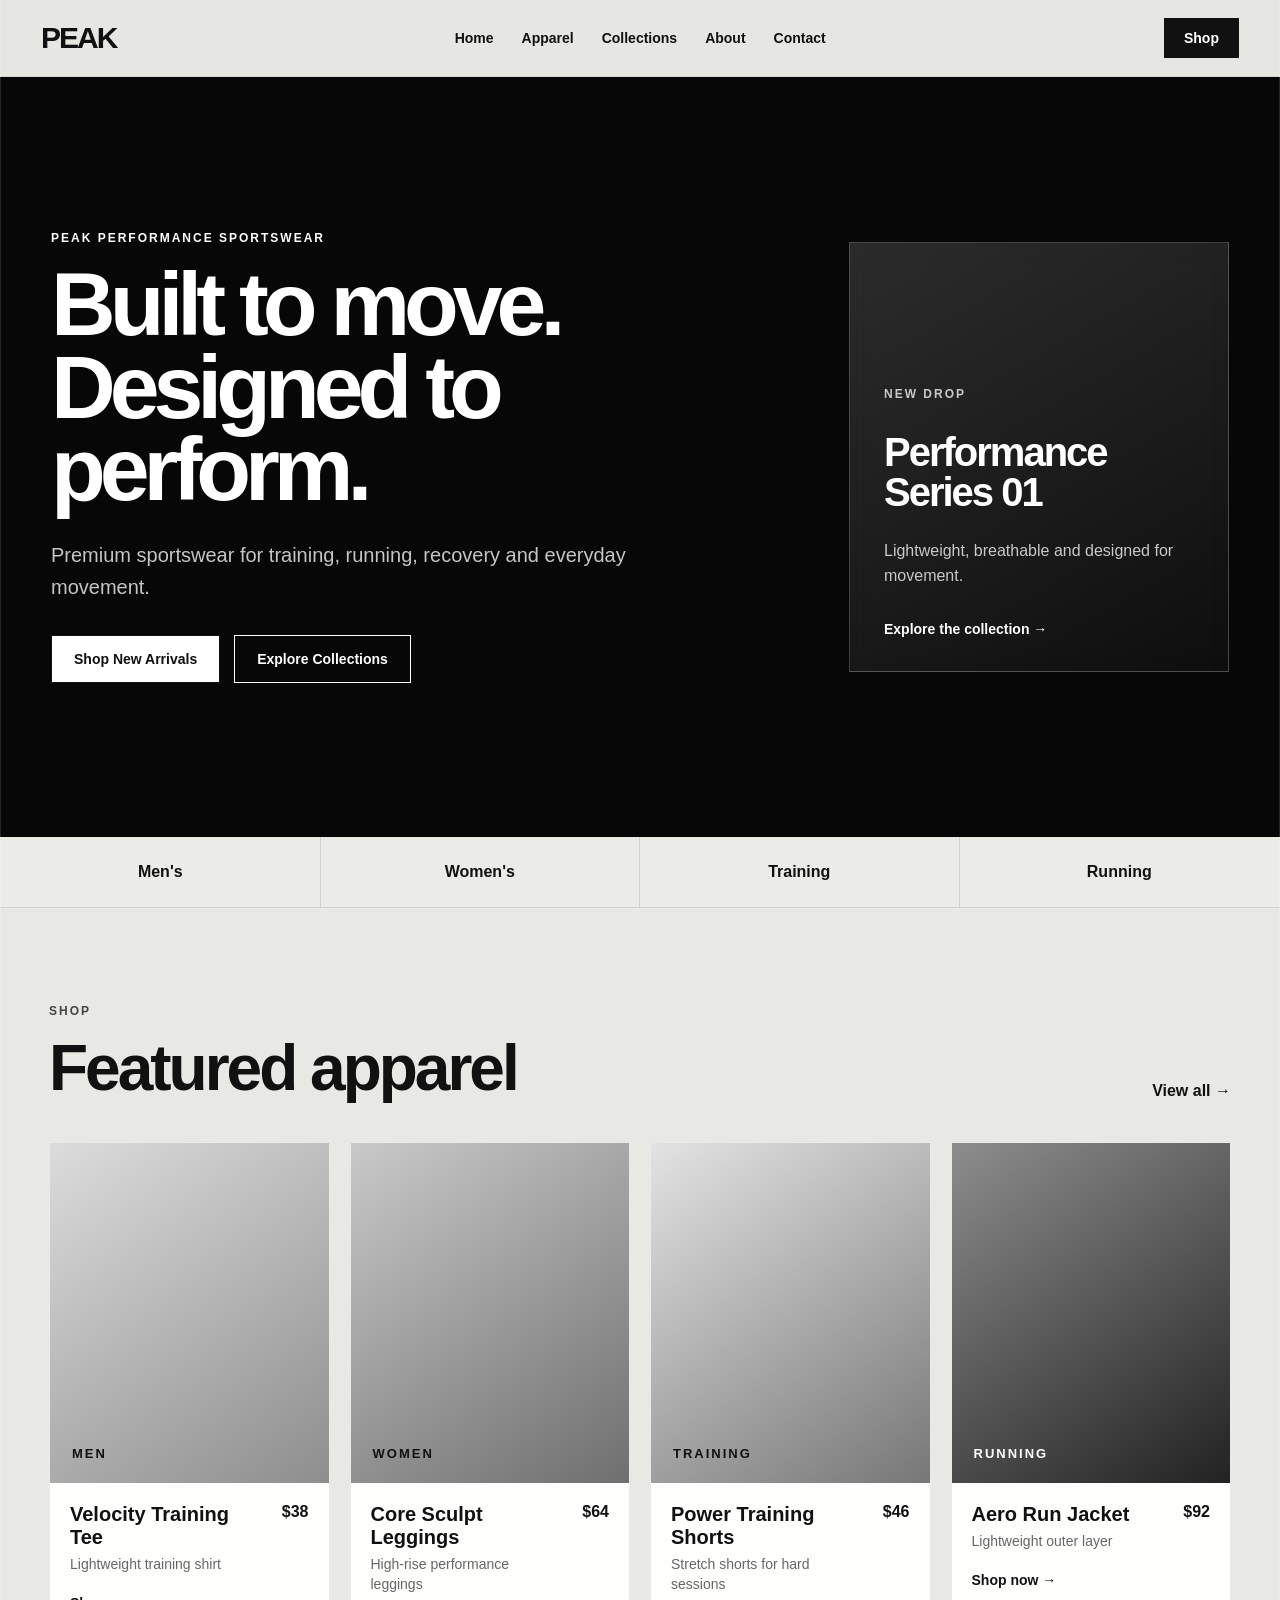
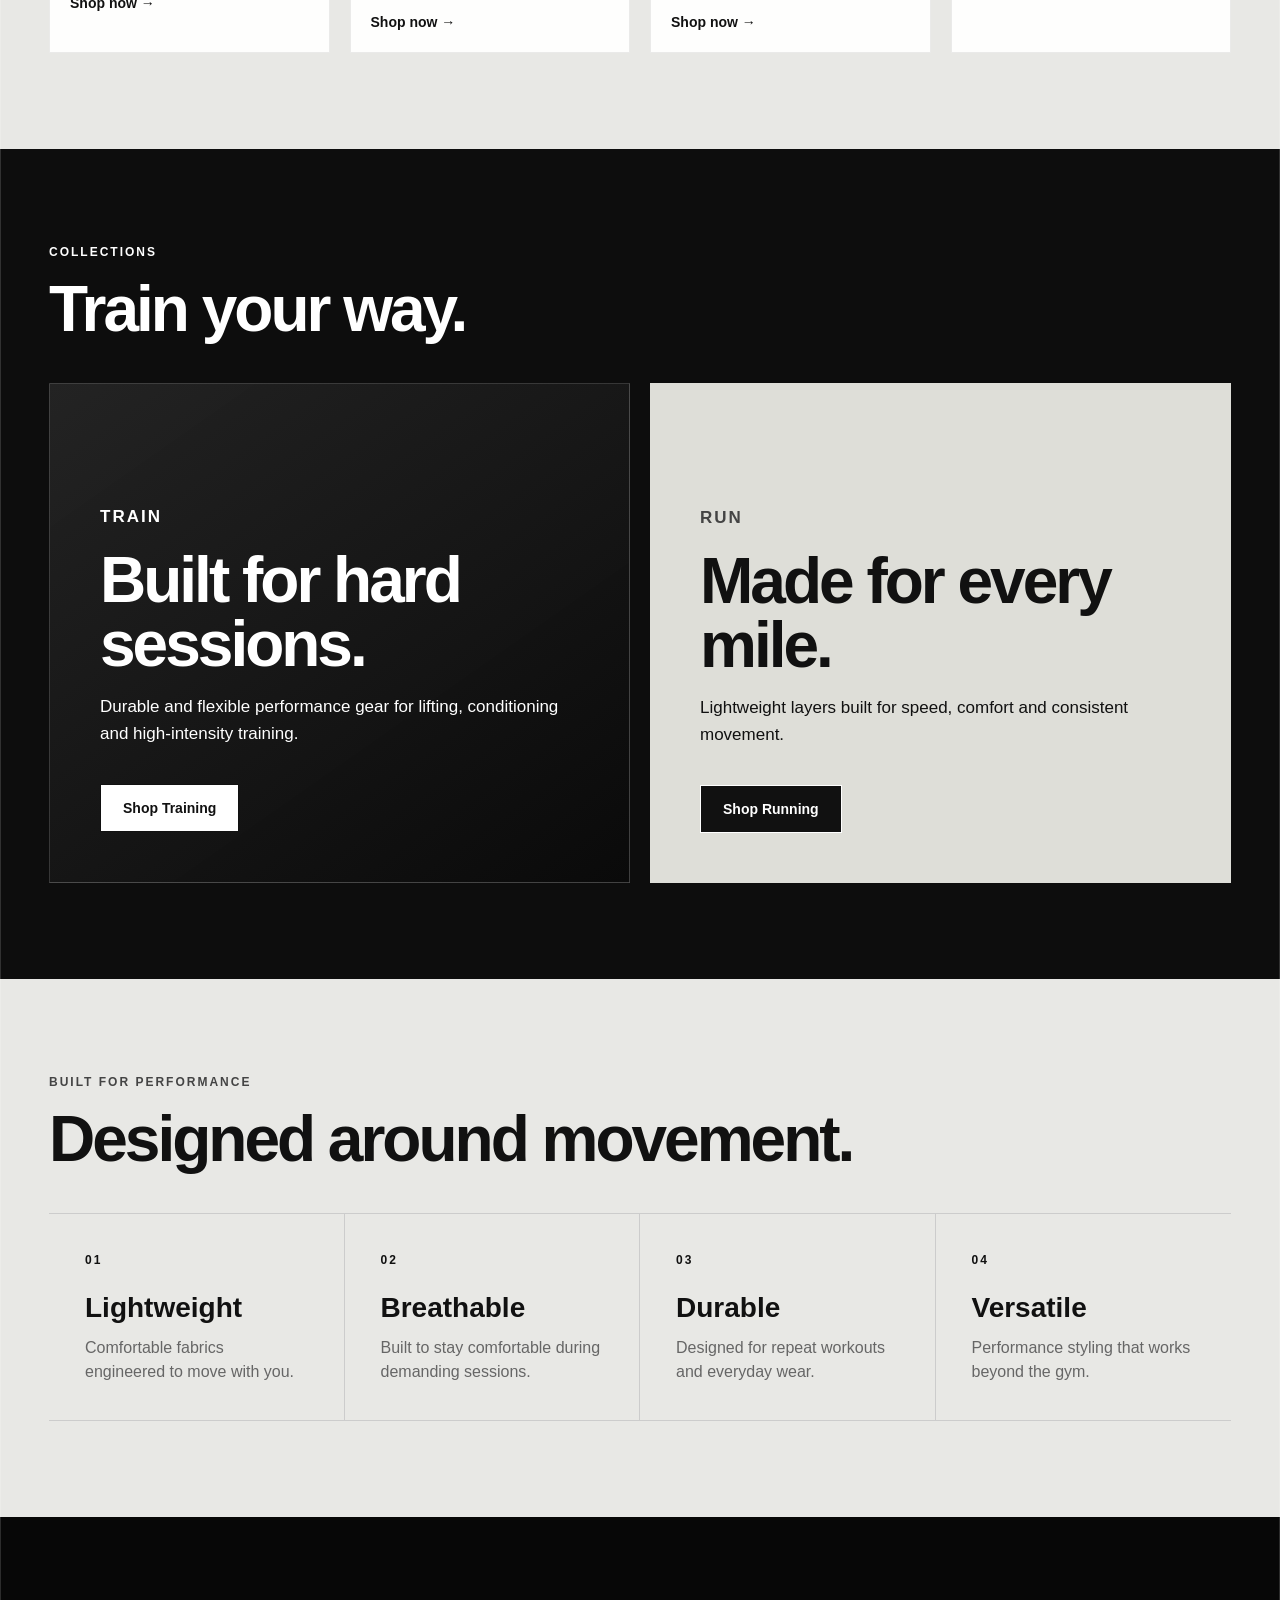
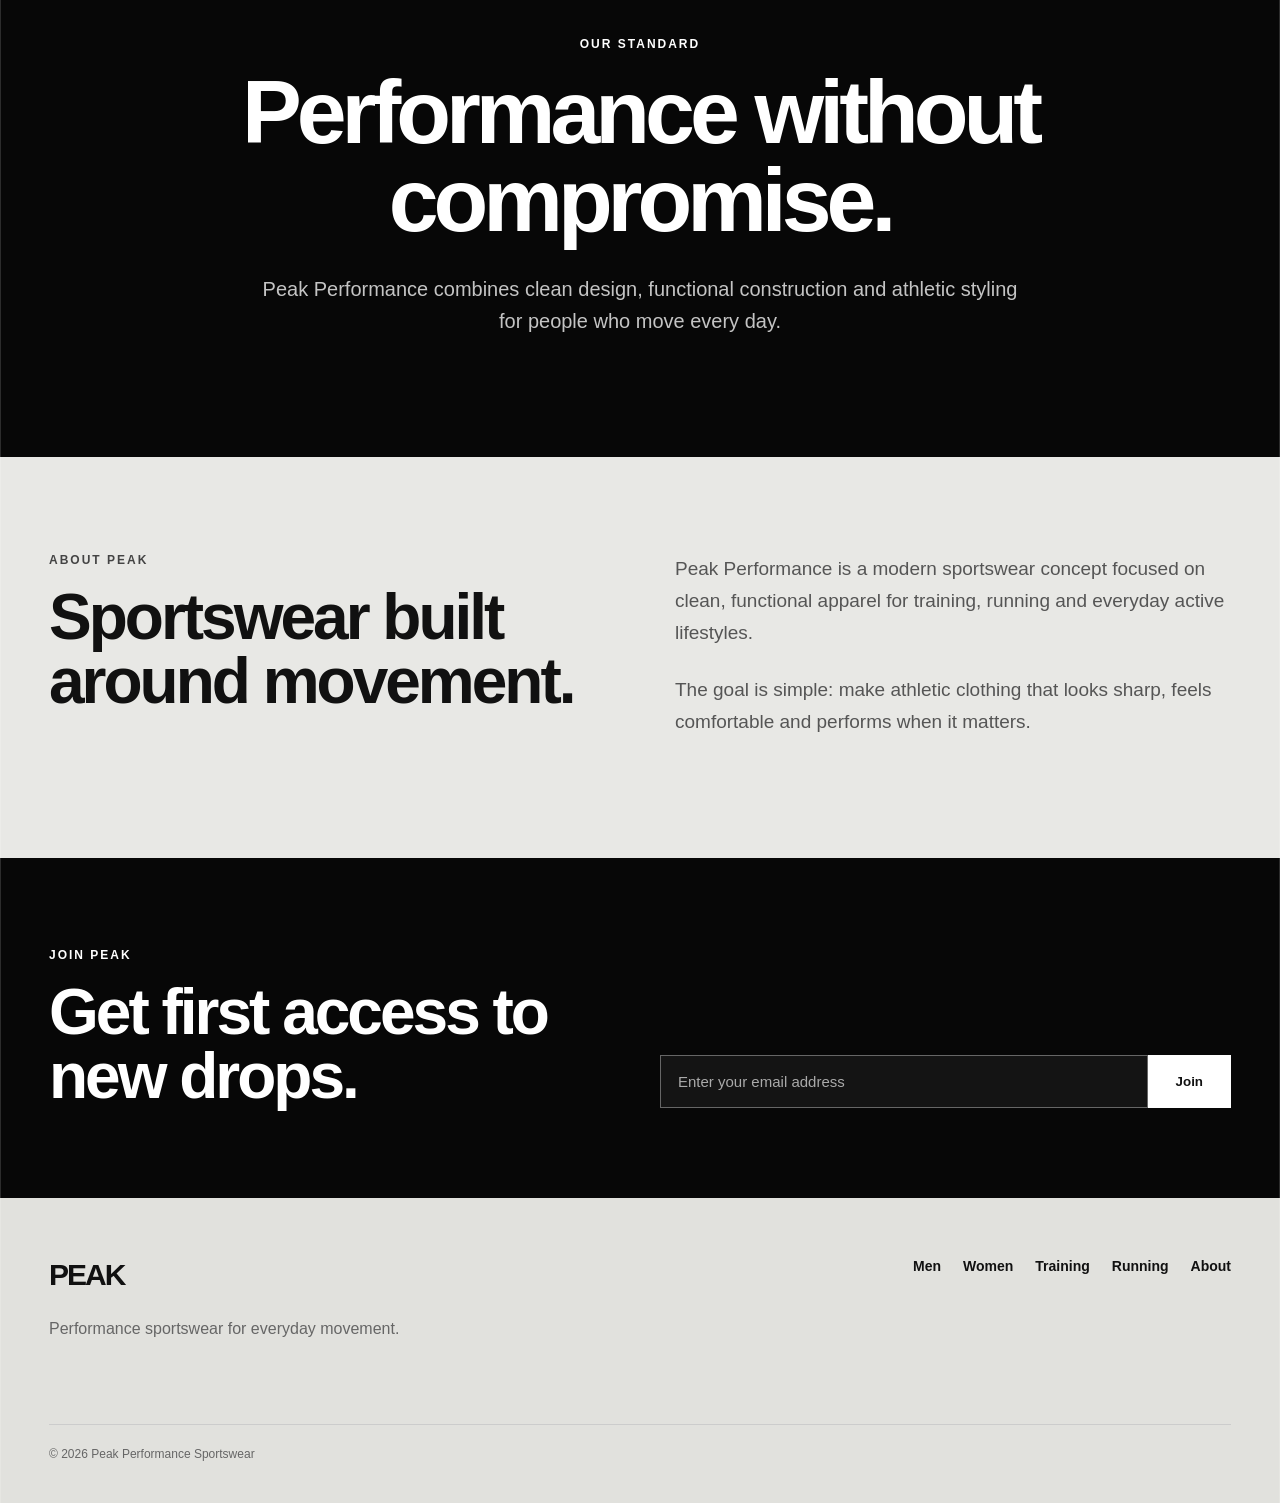
==== commit b834e059: "Modernize storefront while preserving particle background" ====
--- a/index.html
+++ b/index.html
@@ -1,694 +1,637 @@
 <!DOCTYPE html>
 <html lang="en">
-
 <head>
   <meta charset="utf-8">
+  <meta name="viewport" content="width=device-width, initial-scale=1">
 
   <title>Peak Performance Sportswear</title>
 
   <meta
     name="description"
-    content="Peak Performance Sportswear - premium sports apparel for training, running, gym, and everyday performance."
+    content="Peak Performance Sportswear - modern performance apparel for training, running and everyday movement."
   >
 
-  <meta name="author" content="Peak Performance Sportswear">
-
-  <meta
-    name="viewport"
-    content="width=device-width, initial-scale=1.0"
-  >
-
-  <meta name="theme-color" content="#000000">
-
-  <!-- Existing website styling -->
   <link rel="stylesheet" href="assets/css/main.css">
-
-  <!-- Font Awesome icons -->
-  <link
-    rel="stylesheet"
-    href="https://use.fontawesome.com/releases/v5.7.2/css/all.css"
-    integrity="sha384-fnmOCqbTlWIlj8LyTjo7mOUStjsKC4pOpQbqyi7RrhN7udi9RwhKkMHpvLbHG9Sr"
-    crossorigin="anonymous"
-  >
-
-  <link
-    rel="shortcut icon"
-    type="image/x-icon"
-    href="images/favicon.ico"
-  >
-
-  <noscript>
-    <link rel="stylesheet" href="assets/css/noscript.css">
-  </noscript>
 </head>
 
-
 <body>
 
-  <!-- Animated background -->
+  <!-- Animated particle background -->
   <div id="particles-js"></div>
 
-  <div id="wrapper">
-
-
-    <!-- =========================
-         HEADER
-    ========================== -->
-
-    <header id="header" class="alt">
-
-      <span class="logo">
-        <img src="images/logo.svg" alt="Peak Performance Sportswear logo">
-      </span>
-
-      <h1>PEAK PERFORMANCE</h1>
-
-      <p>
-        Premium sportswear built for movement,
-        training and everyday performance.
+  <div class="page-shell">
+
+    <!-- Header -->
+    <header class="site-header">
+
+      <a class="brand" href="#home">
+        PEAK
+      </a>
+
+      <nav class="site-nav">
+        <a href="#home">Home</a>
+        <a href="#shop">Apparel</a>
+        <a href="#collections">Collections</a>
+        <a href="#about">About</a>
+        <a href="#contact">Contact</a>
+      </nav>
+
+      <a class="header-cta" href="#shop">
+        Shop
+      </a>
+
+    </header>
+
+
+    <main>
+
+      <!-- Hero -->
+      <section class="hero" id="home">
+
+        <div class="hero-content">
+
+          <p class="eyebrow">
+            PEAK PERFORMANCE SPORTSWEAR
+          </p>
+
+          <h1>
+            Built to move.<br>
+            Designed to perform.
+          </h1>
+
+          <p class="hero-copy">
+            Premium sportswear for training, running,
+            recovery and everyday movement.
+          </p>
+
+          <div class="hero-actions">
+
+            <a
+              class="btn btn-primary"
+              href="#shop"
+            >
+              Shop New Arrivals
+            </a>
+
+            <a
+              class="btn btn-secondary"
+              href="#collections"
+            >
+              Explore Collections
+            </a>
+
+          </div>
+
+        </div>
+
+        <div class="hero-visual">
+
+          <div class="hero-card">
+
+            <p class="eyebrow">
+              NEW DROP
+            </p>
+
+            <h2>
+              Performance Series 01
+            </h2>
+
+            <p>
+              Lightweight, breathable and designed
+              for movement.
+            </p>
+
+            <a href="#shop" class="text-link">
+              Explore the collection →
+            </a>
+
+          </div>
+
+        </div>
+
+      </section>
+
+
+      <!-- Category Navigation -->
+      <section class="category-strip">
+
+        <a href="#men">
+          Men's
+        </a>
+
+        <a href="#women">
+          Women's
+        </a>
+
+        <a href="#training">
+          Training
+        </a>
+
+        <a href="#running">
+          Running
+        </a>
+
+      </section>
+
+
+      <!-- Shop -->
+      <section class="section light-panel" id="shop">
+
+        <div class="section-heading">
+
+          <div>
+
+            <p class="eyebrow dark-eyebrow">
+              SHOP
+            </p>
+
+            <h2>
+              Featured apparel
+            </h2>
+
+          </div>
+
+          <a class="view-all" href="#shop">
+            View all →
+          </a>
+
+        </div>
+
+
+        <div class="product-grid">
+
+          <!-- Product 1 -->
+          <article class="product-card" id="men">
+
+            <div class="product-image product-image-1">
+              <span>MEN</span>
+            </div>
+
+            <div class="product-info">
+
+              <div>
+                <h3>
+                  Velocity Training Tee
+                </h3>
+
+                <p>
+                  Lightweight training shirt
+                </p>
+              </div>
+
+              <strong>
+                $38
+              </strong>
+
+            </div>
+
+            <a href="#" class="product-link">
+              Shop now →
+            </a>
+
+          </article>
+
+
+          <!-- Product 2 -->
+          <article class="product-card" id="women">
+
+            <div class="product-image product-image-2">
+              <span>WOMEN</span>
+            </div>
+
+            <div class="product-info">
+
+              <div>
+                <h3>
+                  Core Sculpt Leggings
+                </h3>
+
+                <p>
+                  High-rise performance leggings
+                </p>
+              </div>
+
+              <strong>
+                $64
+              </strong>
+
+            </div>
+
+            <a href="#" class="product-link">
+              Shop now →
+            </a>
+
+          </article>
+
+
+          <!-- Product 3 -->
+          <article class="product-card" id="training">
+
+            <div class="product-image product-image-3">
+              <span>TRAINING</span>
+            </div>
+
+            <div class="product-info">
+
+              <div>
+                <h3>
+                  Power Training Shorts
+                </h3>
+
+                <p>
+                  Stretch shorts for hard sessions
+                </p>
+              </div>
+
+              <strong>
+                $46
+              </strong>
+
+            </div>
+
+            <a href="#" class="product-link">
+              Shop now →
+            </a>
+
+          </article>
+
+
+          <!-- Product 4 -->
+          <article class="product-card" id="running">
+
+            <div class="product-image product-image-4">
+              <span>RUNNING</span>
+            </div>
+
+            <div class="product-info">
+
+              <div>
+                <h3>
+                  Aero Run Jacket
+                </h3>
+
+                <p>
+                  Lightweight outer layer
+                </p>
+              </div>
+
+              <strong>
+                $92
+              </strong>
+
+            </div>
+
+            <a href="#" class="product-link">
+              Shop now →
+            </a>
+
+          </article>
+
+        </div>
+
+      </section>
+
+
+      <!-- Collections -->
+      <section
+        class="section collections-section"
+        id="collections"
+      >
+
+        <div class="section-heading">
+
+          <div>
+
+            <p class="eyebrow">
+              COLLECTIONS
+            </p>
+
+            <h2>
+              Train your way.
+            </h2>
+
+          </div>
+
+        </div>
+
+
+        <div class="collection-grid">
+
+          <article class="collection-card collection-dark">
+
+            <p class="eyebrow">
+              TRAIN
+            </p>
+
+            <h3>
+              Built for hard sessions.
+            </h3>
+
+            <p>
+              Durable and flexible performance gear
+              for lifting, conditioning and high-intensity training.
+            </p>
+
+            <a
+              href="#training"
+              class="btn btn-light"
+            >
+              Shop Training
+            </a>
+
+          </article>
+
+
+          <article class="collection-card collection-light">
+
+            <p class="eyebrow dark-eyebrow">
+              RUN
+            </p>
+
+            <h3>
+              Made for every mile.
+            </h3>
+
+            <p>
+              Lightweight layers built for speed,
+              comfort and consistent movement.
+            </p>
+
+            <a
+              href="#running"
+              class="btn btn-dark"
+            >
+              Shop Running
+            </a>
+
+          </article>
+
+        </div>
+
+      </section>
+
+
+      <!-- Benefits -->
+      <section class="section light-panel">
+
+        <div class="section-heading">
+
+          <div>
+
+            <p class="eyebrow dark-eyebrow">
+              BUILT FOR PERFORMANCE
+            </p>
+
+            <h2>
+              Designed around movement.
+            </h2>
+
+          </div>
+
+        </div>
+
+
+        <div class="benefits">
+
+          <div>
+
+            <span class="benefit-number">
+              01
+            </span>
+
+            <h3>
+              Lightweight
+            </h3>
+
+            <p>
+              Comfortable fabrics engineered
+              to move with you.
+            </p>
+
+          </div>
+
+
+          <div>
+
+            <span class="benefit-number">
+              02
+            </span>
+
+            <h3>
+              Breathable
+            </h3>
+
+            <p>
+              Built to stay comfortable
+              during demanding sessions.
+            </p>
+
+          </div>
+
+
+          <div>
+
+            <span class="benefit-number">
+              03
+            </span>
+
+            <h3>
+              Durable
+            </h3>
+
+            <p>
+              Designed for repeat workouts
+              and everyday wear.
+            </p>
+
+          </div>
+
+
+          <div>
+
+            <span class="benefit-number">
+              04
+            </span>
+
+            <h3>
+              Versatile
+            </h3>
+
+            <p>
+              Performance styling that works
+              beyond the gym.
+            </p>
+
+          </div>
+
+        </div>
+
+      </section>
+
+
+      <!-- Brand Statement -->
+      <section class="statement-section">
+
+        <p class="eyebrow">
+          OUR STANDARD
+        </p>
+
+        <h2>
+          Performance without compromise.
+        </h2>
+
+        <p class="statement-copy">
+          Peak Performance combines clean design,
+          functional construction and athletic styling
+          for people who move every day.
+        </p>
+
+      </section>
+
+
+      <!-- About -->
+      <section
+        class="section light-panel"
+        id="about"
+      >
+
+        <div class="about-layout">
+
+          <div>
+
+            <p class="eyebrow dark-eyebrow">
+              ABOUT PEAK
+            </p>
+
+            <h2>
+              Sportswear built around movement.
+            </h2>
+
+          </div>
+
+          <div class="about-copy">
+
+            <p>
+              Peak Performance is a modern sportswear
+              concept focused on clean, functional apparel
+              for training, running and everyday active lifestyles.
+            </p>
+
+            <p>
+              The goal is simple:
+              make athletic clothing that looks sharp,
+              feels comfortable and performs when it matters.
+            </p>
+
+          </div>
+
+        </div>
+
+      </section>
+
+
+      <!-- Newsletter -->
+      <section class="newsletter">
+
+        <div>
+
+          <p class="eyebrow">
+            JOIN PEAK
+          </p>
+
+          <h2>
+            Get first access to new drops.
+          </h2>
+
+        </div>
+
+        <form class="newsletter-form">
+
+          <input
+            type="email"
+            placeholder="Enter your email address"
+          >
+
+          <button type="button">
+            Join
+          </button>
+
+        </form>
+
+      </section>
+
+    </main>
+
+
+    <!-- Footer -->
+    <footer
+      class="site-footer"
+      id="contact"
+    >
+
+      <div>
+
+        <a
+          class="brand footer-brand"
+          href="#home"
+        >
+          PEAK
+        </a>
+
+        <p>
+          Performance sportswear
+          for everyday movement.
+        </p>
+
+      </div>
+
+
+      <div class="footer-links">
+
+        <a href="#men">
+          Men
+        </a>
+
+        <a href="#women">
+          Women
+        </a>
+
+        <a href="#training">
+          Training
+        </a>
+
+        <a href="#running">
+          Running
+        </a>
+
+        <a href="#about">
+          About
+        </a>
+
+      </div>
+
+
+      <p class="copyright">
+        © <span id="year"></span>
+        Peak Performance Sportswear
       </p>
 
-      <ul class="icons">
-
-        <li>
-          <a
-            href="#products"
-            class="fas fa-shopping-bag fa-2x"
-            title="Shop"
-          ></a>
-        </li>
-
-        <li>
-          <a
-            href="#collections"
-            class="fas fa-running fa-2x"
-            title="Collections"
-          ></a>
-        </li>
-
-        <li>
-          <a
-            href="#about"
-            class="fas fa-info-circle fa-2x"
-            title="About"
-          ></a>
-        </li>
-
-        <li>
-          <a
-            href="#contact"
-            class="fas fa-envelope fa-2x"
-            title="Contact"
-          ></a>
-        </li>
-
-      </ul>
-
-    </header>
-
-
-    <!-- =========================
-         NAVIGATION
-    ========================== -->
-
-    <nav id="nav">
-
-      <ul>
-
-        <li>
-          <a href="#home" class="active">
-            Home
-          </a>
-        </li>
-
-        <li>
-          <a href="#products">
-            Apparel
-          </a>
-        </li>
-
-        <li>
-          <a href="#collections">
-            Collections
-          </a>
-        </li>
-
-        <li>
-          <a href="#about">
-            About
-          </a>
-        </li>
-
-        <li>
-          <a href="#contact">
-            Contact
-          </a>
-        </li>
-
-      </ul>
-
-    </nav>
-
-
-    <!-- =========================
-         MAIN CONTENT
-    ========================== -->
-
-    <div id="main">
-
-
-      <!-- =========================
-           HERO / HOME
-      ========================== -->
-
-      <section id="home" class="main special">
-
-        <header class="major">
-
-          <h2>
-            <b>MOVE BETTER. TRAIN HARDER.</b>
-          </h2>
-
-          <p>
-            Performance apparel designed for athletes,
-            everyday training and active lifestyles.
-          </p>
-
-        </header>
-
-        <ul class="actions special">
-
-          <li>
-            <a href="#products" class="button primary">
-              Shop Apparel
-            </a>
-          </li>
-
-          <li>
-            <a href="#collections" class="button">
-              Explore Collections
-            </a>
-          </li>
-
-        </ul>
-
-      </section>
-
-
-      <!-- =========================
-           PRODUCTS
-      ========================== -->
-
-      <section id="products" class="main special">
-
-        <header class="major">
-
-          <h2>
-            <b>SHOP SPORTS APPAREL</b>
-          </h2>
-
-          <p>
-            Built for performance.
-            Designed for everyday wear.
-          </p>
-
-        </header>
-
-
-        <ul class="features">
-
-
-          <!-- MEN -->
-
-          <li>
-
-            <span class="icon major style1 fas fa-running"></span>
-
-            <h3>
-              <b>Men's Performance</b>
-            </h3>
-
-            <p>
-              Training shirts, shorts, joggers and
-              performance essentials designed for
-              movement and comfort.
-            </p>
-
-            <a href="#" class="button">
-              Shop Men
-            </a>
-
-          </li>
-
-
-          <!-- WOMEN -->
-
-          <li>
-
-            <span class="icon major style2 fas fa-dumbbell"></span>
-
-            <h3>
-              <b>Women's Performance</b>
-            </h3>
-
-            <p>
-              Leggings, sports tops, training shorts
-              and activewear designed to move with you.
-            </p>
-
-            <a href="#" class="button">
-              Shop Women
-            </a>
-
-          </li>
-
-
-          <!-- ACCESSORIES -->
-
-          <li>
-
-            <span class="icon major style3 fas fa-shopping-bag"></span>
-
-            <h3>
-              <b>Accessories</b>
-            </h3>
-
-            <p>
-              Training bags, caps, bottles and
-              everyday accessories for an active lifestyle.
-            </p>
-
-            <a href="#" class="button">
-              Shop Accessories
-            </a>
-
-          </li>
-
-        </ul>
-
-      </section>
-
-
-      <!-- =========================
-           FEATURED COLLECTIONS
-      ========================== -->
-
-      <section id="collections" class="main special">
-
-        <header class="major">
-
-          <h2>
-            <b>FEATURED COLLECTIONS</b>
-          </h2>
-
-          <p>
-            Find the gear that matches the way you train.
-          </p>
-
-        </header>
-
-
-        <!-- RUNNING COLLECTION -->
-
-        <div class="spotlight">
-
-          <div class="content">
-
-            <header class="major">
-
-              <h3>
-                <b>RUN COLLECTION</b>
-              </h3>
-
-            </header>
-
-            <p>
-              Lightweight performance clothing designed
-              for road running, track sessions and
-              everyday miles.
-            </p>
-
-            <p>
-              Breathable materials help keep you
-              comfortable while you focus on your pace.
-            </p>
-
-            <a href="#" class="button small">
-              Explore Running
-            </a>
-
-          </div>
-
-        </div>
-
-
-        <!-- TRAINING COLLECTION -->
-
-        <div class="spotlight">
-
-          <div class="content">
-
-            <header class="major">
-
-              <h3>
-                <b>TRAIN COLLECTION</b>
-              </h3>
-
-            </header>
-
-            <p>
-              Durable gym apparel designed for lifting,
-              conditioning and high-intensity workouts.
-            </p>
-
-            <p>
-              Flexible fits give you freedom of movement
-              from warm-up to your final set.
-            </p>
-
-            <a href="#" class="button small">
-              Explore Training
-            </a>
-
-          </div>
-
-        </div>
-
-
-        <!-- EVERYDAY COLLECTION -->
-
-        <div class="spotlight">
-
-          <div class="content">
-
-            <header class="major">
-
-              <h3>
-                <b>EVERYDAY ACTIVE</b>
-              </h3>
-
-            </header>
-
-            <p>
-              Clean athletic style that works inside
-              and outside the gym.
-            </p>
-
-            <p>
-              Comfortable hoodies, joggers and
-              everyday essentials made for active people.
-            </p>
-
-            <a href="#" class="button small">
-              Explore Lifestyle
-            </a>
-
-          </div>
-
-        </div>
-
-      </section>
-
-
-      <!-- =========================
-           WHY CHOOSE US
-      ========================== -->
-
-      <section id="benefits" class="main special">
-
-        <header class="major">
-
-          <h2>
-            <b>BUILT FOR PERFORMANCE</b>
-          </h2>
-
-        </header>
-
-
-        <ul class="statistics">
-
-          <li class="style1">
-
-            <span class="icon fas fa-running"></span>
-
-            <strong>MOVE</strong>
-
-            Performance-focused designs
-
-          </li>
-
-
-          <li class="style2">
-
-            <span class="icon fas fa-wind"></span>
-
-            <strong>BREATHE</strong>
-
-            Lightweight materials
-
-          </li>
-
-
-          <li class="style1">
-
-            <span class="icon fas fa-dumbbell"></span>
-
-            <strong>TRAIN</strong>
-
-            Built for demanding workouts
-
-          </li>
-
-
-          <li class="style2">
-
-            <span class="icon fas fa-tshirt"></span>
-
-            <strong>STYLE</strong>
-
-            Athletic everyday wear
-
-          </li>
-
-
-          <li class="style1">
-
-            <span class="icon fas fa-star"></span>
-
-            <strong>QUALITY</strong>
-
-            Designed to last
-
-          </li>
-
-        </ul>
-
-      </section>
-
-
-      <!-- =========================
-           ABOUT
-      ========================== -->
-
-      <section id="about" class="main special">
-
-        <header class="major">
-
-          <h2>
-            <b>ABOUT PEAK PERFORMANCE</b>
-          </h2>
-
-        </header>
-
-        <p>
-          Peak Performance Sportswear was created
-          around a simple idea:
-          sports clothing should perform as hard
-          as the people wearing it.
-        </p>
-
-        <p>
-          Our goal is to create comfortable,
-          functional and modern apparel for
-          training, running and everyday movement.
-        </p>
-
-        <p>
-          Whether you are chasing a personal best,
-          finishing your final set or simply
-          living an active lifestyle,
-          Peak Performance is built to move with you.
-        </p>
-
-      </section>
-
-
-      <!-- =========================
-           NEWSLETTER
-      ========================== -->
-
-      <section id="newsletter" class="main special">
-
-        <header class="major">
-
-          <h2>
-            <b>JOIN THE TEAM</b>
-          </h2>
-
-          <p>
-            Get updates about new collections,
-            product launches and future promotions.
-          </p>
-
-        </header>
-
-        <ul class="actions special">
-
-          <li>
-            <a href="#contact" class="button primary">
-              Stay Connected
-            </a>
-          </li>
-
-        </ul>
-
-      </section>
-
-
-    </div>
-
-
-    <!-- =========================
-         FOOTER
-    ========================== -->
-
-    <footer id="footer">
-
-
-      <section id="contact">
-
-        <h2>
-          Peak Performance Sportswear
-        </h2>
-
-        <p>
-          Sportswear for training,
-          running and everyday performance.
-        </p>
-
-      </section>
-
-
-      <section>
-
-        <h2>
-          Contact Us
-        </h2>
-
-        <dl class="alt">
-
-          <dt>Email</dt>
-
-          <dd>
-            <a href="mailto:hello@peakperformance.com">
-              hello@peakperformance.com
-            </a>
-          </dd>
-
-
-          <dt>Support</dt>
-
-          <dd>
-            Customer Service
-          </dd>
-
-
-          <dt>Follow</dt>
-
-          <dd>
-
-            <ul class="icons">
-
-              <li>
-                <a
-                  href="#"
-                  class="fab fa-instagram"
-                  title="Instagram"
-                ></a>
-              </li>
-
-              <li>
-                <a
-                  href="#"
-                  class="fab fa-facebook"
-                  title="Facebook"
-                ></a>
-              </li>
-
-              <li>
-                <a
-                  href="#"
-                  class="fab fa-twitter"
-                  title="Twitter"
-                ></a>
-              </li>
-
-            </ul>
-
-          </dd>
-
-        </dl>
-
-      </section>
-
-
-      <p class="copyright">
-
-        &copy;
-        <span id="year"></span>
-        Peak Performance Sportswear
-
-      </p>
-
     </footer>
 
-
   </div>
 
 
-  <!-- =========================
-       EXISTING TEMPLATE SCRIPTS
-  ========================== -->
-
-  <script src="assets/js/jquery.min.js"></script>
-
-  <script src="assets/js/jquery.scrollex.min.js"></script>
-
-  <script src="assets/js/jquery.scrolly.min.js"></script>
-
-  <script src="assets/js/browser.min.js"></script>
-
-  <script src="assets/js/breakpoints.min.js"></script>
-
-  <script src="assets/js/util.js"></script>
-
-  <script src="assets/js/main.js"></script>
-
+  <!-- Particle scripts -->
   <script src="assets/js/particles.js"></script>
-
   <script src="assets/js/app.js"></script>
 
 
   <script>
 
-    const date = new Date();
-
-    document.getElementById("year").innerHTML =
-      date.getFullYear();
+    document.getElementById("year").textContent =
+      new Date().getFullYear();
 
   </script>
 
-
 </body>
-
 </html>
--- a/assets/css/main.css
+++ b/assets/css/main.css
@@ -0,0 +1,900 @@
+* {
+  box-sizing: border-box;
+}
+
+html {
+  scroll-behavior: smooth;
+}
+
+body {
+  margin: 0;
+  font-family: Arial, Helvetica, sans-serif;
+  color: #111;
+  background: #000;
+}
+
+
+/* =========================
+   PARTICLE BACKGROUND
+========================= */
+
+#particles-js {
+  position: fixed;
+  inset: 0;
+  z-index: 0;
+  background: #000;
+}
+
+.page-shell {
+  position: relative;
+  z-index: 1;
+}
+
+a {
+  color: inherit;
+  text-decoration: none;
+}
+
+
+/* =========================
+   HEADER
+========================= */
+
+.site-header {
+  position: sticky;
+  top: 0;
+  z-index: 100;
+
+  display: flex;
+  align-items: center;
+  justify-content: space-between;
+
+  max-width: 1320px;
+  margin: 0 auto;
+
+  padding: 18px 40px;
+
+  background: rgba(245, 245, 242, 0.94);
+
+  border-left: 1px solid rgba(255,255,255,0.15);
+  border-right: 1px solid rgba(255,255,255,0.15);
+  border-bottom: 1px solid rgba(0,0,0,0.08);
+
+  backdrop-filter: blur(14px);
+}
+
+.brand {
+  font-size: 30px;
+  font-weight: 900;
+  letter-spacing: -2px;
+}
+
+.site-nav {
+  display: flex;
+  gap: 28px;
+
+  font-size: 14px;
+  font-weight: 600;
+}
+
+.site-nav a {
+  transition: opacity 0.2s ease;
+}
+
+.site-nav a:hover {
+  opacity: 0.5;
+}
+
+.header-cta {
+  padding: 12px 20px;
+
+  background: #111;
+  color: #fff;
+
+  font-size: 14px;
+  font-weight: 800;
+}
+
+
+/* =========================
+   HERO
+========================= */
+
+.hero {
+  max-width: 1320px;
+  margin: 0 auto;
+
+  min-height: 760px;
+
+  display: grid;
+  grid-template-columns: 1.2fr 0.8fr;
+
+  align-items: center;
+
+  padding: 90px 50px;
+
+  background: rgba(8, 8, 8, 0.88);
+  color: white;
+
+  border-left: 1px solid rgba(255,255,255,0.12);
+  border-right: 1px solid rgba(255,255,255,0.12);
+}
+
+.hero-content {
+  max-width: 780px;
+}
+
+.eyebrow {
+  margin: 0 0 18px;
+
+  font-size: 12px;
+  font-weight: 800;
+
+  letter-spacing: 2px;
+}
+
+.dark-eyebrow {
+  color: #444;
+}
+
+.hero h1 {
+  margin: 0;
+
+  font-size: clamp(58px, 7vw, 108px);
+
+  line-height: 0.92;
+
+  letter-spacing: -6px;
+}
+
+.hero-copy {
+  max-width: 600px;
+
+  margin: 28px 0 0;
+
+  font-size: 20px;
+  line-height: 1.6;
+
+  color: #c5c5c5;
+}
+
+.hero-actions {
+  display: flex;
+  flex-wrap: wrap;
+
+  gap: 14px;
+
+  margin-top: 32px;
+}
+
+
+/* =========================
+   BUTTONS
+========================= */
+
+.btn {
+  display: inline-block;
+
+  padding: 15px 22px;
+
+  border: 1px solid currentColor;
+
+  font-size: 14px;
+  font-weight: 800;
+
+  transition:
+    transform 0.2s ease,
+    opacity 0.2s ease;
+}
+
+.btn:hover {
+  transform: translateY(-2px);
+  opacity: 0.85;
+}
+
+.btn-primary {
+  background: white;
+  color: #111;
+}
+
+.btn-secondary {
+  color: white;
+}
+
+.btn-light {
+  background: white;
+  color: #111;
+}
+
+.btn-dark {
+  background: #111;
+  color: white;
+}
+
+
+/* =========================
+   HERO VISUAL
+========================= */
+
+.hero-visual {
+  display: flex;
+  justify-content: flex-end;
+}
+
+.hero-card {
+  width: 100%;
+  max-width: 380px;
+
+  min-height: 430px;
+
+  display: flex;
+  flex-direction: column;
+  justify-content: flex-end;
+
+  padding: 34px;
+
+  background:
+    linear-gradient(
+      150deg,
+      rgba(255,255,255,0.15),
+      rgba(255,255,255,0.03)
+    );
+
+  border: 1px solid rgba(255,255,255,0.2);
+
+  backdrop-filter: blur(12px);
+}
+
+.hero-card h2 {
+  margin: 10px 0 10px;
+
+  font-size: 40px;
+
+  line-height: 1;
+  letter-spacing: -2px;
+}
+
+.hero-card p {
+  color: #c9c9c9;
+  line-height: 1.6;
+}
+
+.text-link {
+  margin-top: 16px;
+
+  font-size: 14px;
+  font-weight: 800;
+}
+
+
+/* =========================
+   CATEGORY STRIP
+========================= */
+
+.category-strip {
+  max-width: 1320px;
+  margin: 0 auto;
+
+  display: grid;
+
+  grid-template-columns: repeat(4, 1fr);
+
+  background: rgba(245,245,242,0.96);
+
+  border-left: 1px solid rgba(255,255,255,0.15);
+  border-right: 1px solid rgba(255,255,255,0.15);
+  border-bottom: 1px solid #d3d3d3;
+}
+
+.category-strip a {
+  padding: 26px;
+
+  text-align: center;
+
+  font-weight: 800;
+
+  border-right: 1px solid #d3d3d3;
+
+  transition:
+    background 0.2s ease,
+    color 0.2s ease;
+}
+
+.category-strip a:last-child {
+  border-right: 0;
+}
+
+.category-strip a:hover {
+  background: #111;
+  color: white;
+}
+
+
+/* =========================
+   GENERAL SECTION
+========================= */
+
+.section {
+  max-width: 1320px;
+  margin: 0 auto;
+
+  padding: 96px 48px;
+
+  border-left: 1px solid rgba(255,255,255,0.15);
+  border-right: 1px solid rgba(255,255,255,0.15);
+}
+
+.light-panel {
+  background: rgba(245,245,242,0.95);
+}
+
+.section-heading {
+  display: flex;
+  align-items: flex-end;
+  justify-content: space-between;
+
+  gap: 30px;
+
+  margin-bottom: 42px;
+}
+
+.section-heading h2 {
+  margin: 0;
+
+  font-size: clamp(44px, 5vw, 72px);
+
+  line-height: 1;
+
+  letter-spacing: -3px;
+}
+
+.view-all {
+  font-weight: 800;
+}
+
+
+/* =========================
+   PRODUCTS
+========================= */
+
+.product-grid {
+  display: grid;
+
+  grid-template-columns: repeat(4, 1fr);
+
+  gap: 20px;
+}
+
+.product-card {
+  overflow: hidden;
+
+  background: rgba(255,255,255,0.94);
+
+  border: 1px solid rgba(0,0,0,0.08);
+
+  transition:
+    transform 0.2s ease,
+    box-shadow 0.2s ease;
+}
+
+.product-card:hover {
+  transform: translateY(-5px);
+
+  box-shadow:
+    0 18px 40px rgba(0,0,0,0.12);
+}
+
+.product-image {
+  min-height: 340px;
+
+  display: flex;
+  align-items: flex-end;
+
+  padding: 22px;
+
+  font-size: 13px;
+  font-weight: 900;
+
+  letter-spacing: 2px;
+}
+
+.product-image-1 {
+  background:
+    linear-gradient(
+      145deg,
+      #dcdcdc,
+      #8e8e8e
+    );
+}
+
+.product-image-2 {
+  background:
+    linear-gradient(
+      145deg,
+      #c9c9c9,
+      #6f6f6f
+    );
+}
+
+.product-image-3 {
+  background:
+    linear-gradient(
+      145deg,
+      #e3e3e3,
+      #777
+    );
+}
+
+.product-image-4 {
+  color: white;
+
+  background:
+    linear-gradient(
+      145deg,
+      #8d8d8d,
+      #222
+    );
+}
+
+.product-info {
+  display: flex;
+  justify-content: space-between;
+
+  gap: 18px;
+
+  padding: 20px 20px 10px;
+}
+
+.product-info h3 {
+  margin: 0 0 6px;
+
+  font-size: 20px;
+}
+
+.product-info p {
+  margin: 0;
+
+  color: #666;
+
+  font-size: 14px;
+  line-height: 1.4;
+}
+
+.product-link {
+  display: block;
+
+  padding: 10px 20px 22px;
+
+  font-size: 14px;
+  font-weight: 800;
+}
+
+
+/* =========================
+   COLLECTIONS
+========================= */
+
+.collections-section {
+  background: rgba(15,15,15,0.9);
+  color: white;
+}
+
+.collection-grid {
+  display: grid;
+  grid-template-columns: 1fr 1fr;
+
+  gap: 20px;
+}
+
+.collection-card {
+  min-height: 500px;
+
+  display: flex;
+  flex-direction: column;
+  justify-content: flex-end;
+
+  padding: 50px;
+}
+
+.collection-card h3 {
+  margin: 0;
+
+  max-width: 500px;
+
+  font-size: clamp(42px, 5vw, 70px);
+
+  line-height: 1;
+
+  letter-spacing: -3px;
+}
+
+.collection-card p {
+  max-width: 520px;
+
+  font-size: 17px;
+  line-height: 1.6;
+}
+
+.collection-card .btn {
+  align-self: flex-start;
+
+  margin-top: 20px;
+}
+
+.collection-dark {
+  background:
+    linear-gradient(
+      145deg,
+      rgba(255,255,255,0.09),
+      rgba(0,0,0,0.25)
+    );
+
+  border: 1px solid rgba(255,255,255,0.18);
+}
+
+.collection-light {
+  background: #deded8;
+  color: #111;
+}
+
+
+/* =========================
+   BENEFITS
+========================= */
+
+.benefits {
+  display: grid;
+
+  grid-template-columns: repeat(4, 1fr);
+
+  border-top: 1px solid #ccc;
+  border-bottom: 1px solid #ccc;
+}
+
+.benefits > div {
+  padding: 36px;
+
+  border-right: 1px solid #ccc;
+}
+
+.benefits > div:last-child {
+  border-right: 0;
+}
+
+.benefit-number {
+  font-size: 12px;
+  font-weight: 900;
+
+  letter-spacing: 2px;
+}
+
+.benefits h3 {
+  margin: 24px 0 12px;
+
+  font-size: 28px;
+}
+
+.benefits p {
+  margin: 0;
+
+  color: #666;
+
+  line-height: 1.5;
+}
+
+
+/* =========================
+   STATEMENT
+========================= */
+
+.statement-section {
+  max-width: 1320px;
+  margin: 0 auto;
+
+  padding: 120px 50px;
+
+  text-align: center;
+
+  background: rgba(8,8,8,0.88);
+  color: white;
+
+  border-left: 1px solid rgba(255,255,255,0.15);
+  border-right: 1px solid rgba(255,255,255,0.15);
+}
+
+.statement-section h2 {
+  max-width: 900px;
+
+  margin: 0 auto;
+
+  font-size: clamp(50px, 7vw, 100px);
+
+  line-height: 0.98;
+
+  letter-spacing: -5px;
+}
+
+.statement-copy {
+  max-width: 760px;
+
+  margin: 28px auto 0;
+
+  color: #c4c4c4;
+
+  font-size: 20px;
+  line-height: 1.6;
+}
+
+
+/* =========================
+   ABOUT
+========================= */
+
+.about-layout {
+  display: grid;
+
+  grid-template-columns: 1fr 1fr;
+
+  gap: 70px;
+}
+
+.about-layout h2 {
+  margin: 0;
+
+  font-size: clamp(46px, 5vw, 72px);
+
+  line-height: 1;
+
+  letter-spacing: -3px;
+}
+
+.about-copy p {
+  margin-top: 0;
+  margin-bottom: 24px;
+
+  font-size: 19px;
+  line-height: 1.7;
+
+  color: #555;
+}
+
+
+/* =========================
+   NEWSLETTER
+========================= */
+
+.newsletter {
+  max-width: 1320px;
+  margin: 0 auto;
+
+  display: grid;
+
+  grid-template-columns: 1fr 1fr;
+
+  align-items: flex-end;
+
+  gap: 40px;
+
+  padding: 90px 48px;
+
+  background: rgba(8,8,8,0.9);
+  color: white;
+
+  border-left: 1px solid rgba(255,255,255,0.15);
+  border-right: 1px solid rgba(255,255,255,0.15);
+}
+
+.newsletter h2 {
+  margin: 0;
+
+  font-size: clamp(44px, 5vw, 68px);
+
+  line-height: 1;
+
+  letter-spacing: -3px;
+}
+
+.newsletter-form {
+  display: flex;
+}
+
+.newsletter-form input {
+  flex: 1;
+
+  min-width: 0;
+
+  padding: 17px;
+
+  border: 1px solid rgba(255,255,255,0.35);
+
+  background: rgba(255,255,255,0.05);
+  color: white;
+
+  font-size: 15px;
+}
+
+.newsletter-form input::placeholder {
+  color: #aaa;
+}
+
+.newsletter-form button {
+  padding: 17px 28px;
+
+  border: 0;
+
+  background: white;
+  color: #111;
+
+  font-weight: 900;
+
+  cursor: pointer;
+}
+
+
+/* =========================
+   FOOTER
+========================= */
+
+.site-footer {
+  max-width: 1320px;
+  margin: 0 auto;
+
+  display: grid;
+
+  grid-template-columns: 1fr auto;
+
+  gap: 40px;
+
+  padding: 60px 48px 30px;
+
+  background: rgba(235,235,230,0.96);
+
+  border-left: 1px solid rgba(255,255,255,0.15);
+  border-right: 1px solid rgba(255,255,255,0.15);
+}
+
+.footer-brand {
+  display: inline-block;
+
+  margin-bottom: 12px;
+}
+
+.site-footer p {
+  color: #666;
+}
+
+.footer-links {
+  display: flex;
+  flex-wrap: wrap;
+
+  gap: 22px;
+
+  align-items: flex-start;
+
+  font-size: 14px;
+  font-weight: 700;
+}
+
+.footer-links a:hover {
+  opacity: 0.5;
+}
+
+.copyright {
+  grid-column: 1 / -1;
+
+  margin-top: 30px;
+
+  padding-top: 22px;
+
+  border-top: 1px solid #ccc;
+
+  font-size: 12px;
+}
+
+
+/* =========================
+   TABLET
+========================= */
+
+@media (max-width: 1000px) {
+
+  .site-nav {
+    display: none;
+  }
+
+  .hero {
+    grid-template-columns: 1fr;
+
+    gap: 50px;
+  }
+
+  .hero-visual {
+    justify-content: flex-start;
+  }
+
+  .product-grid {
+    grid-template-columns: repeat(2, 1fr);
+  }
+
+  .benefits {
+    grid-template-columns: repeat(2, 1fr);
+  }
+
+  .collection-grid {
+    grid-template-columns: 1fr;
+  }
+
+  .about-layout,
+  .newsletter {
+    grid-template-columns: 1fr;
+  }
+
+}
+
+
+/* =========================
+   MOBILE
+========================= */
+
+@media (max-width: 650px) {
+
+  .site-header {
+    padding: 16px 20px;
+  }
+
+  .header-cta {
+    padding: 10px 16px;
+  }
+
+  .hero,
+  .section,
+  .statement-section,
+  .newsletter,
+  .site-footer {
+    padding-left: 22px;
+    padding-right: 22px;
+  }
+
+  .hero {
+    min-height: auto;
+
+    padding-top: 70px;
+    padding-bottom: 70px;
+  }
+
+  .hero h1 {
+    letter-spacing: -3px;
+  }
+
+  .hero-card {
+    min-height: 340px;
+  }
+
+  .category-strip {
+    grid-template-columns: repeat(2, 1fr);
+  }
+
+  .product-grid,
+  .benefits {
+    grid-template-columns: 1fr;
+  }
+
+  .collection-card {
+    min-height: 420px;
+
+    padding: 34px 24px;
+  }
+
+  .newsletter-form {
+    flex-direction: column;
+  }
+
+  .newsletter-form button {
+    width: 100%;
+  }
+
+  .site-footer {
+    grid-template-columns: 1fr;
+  }
+
+}
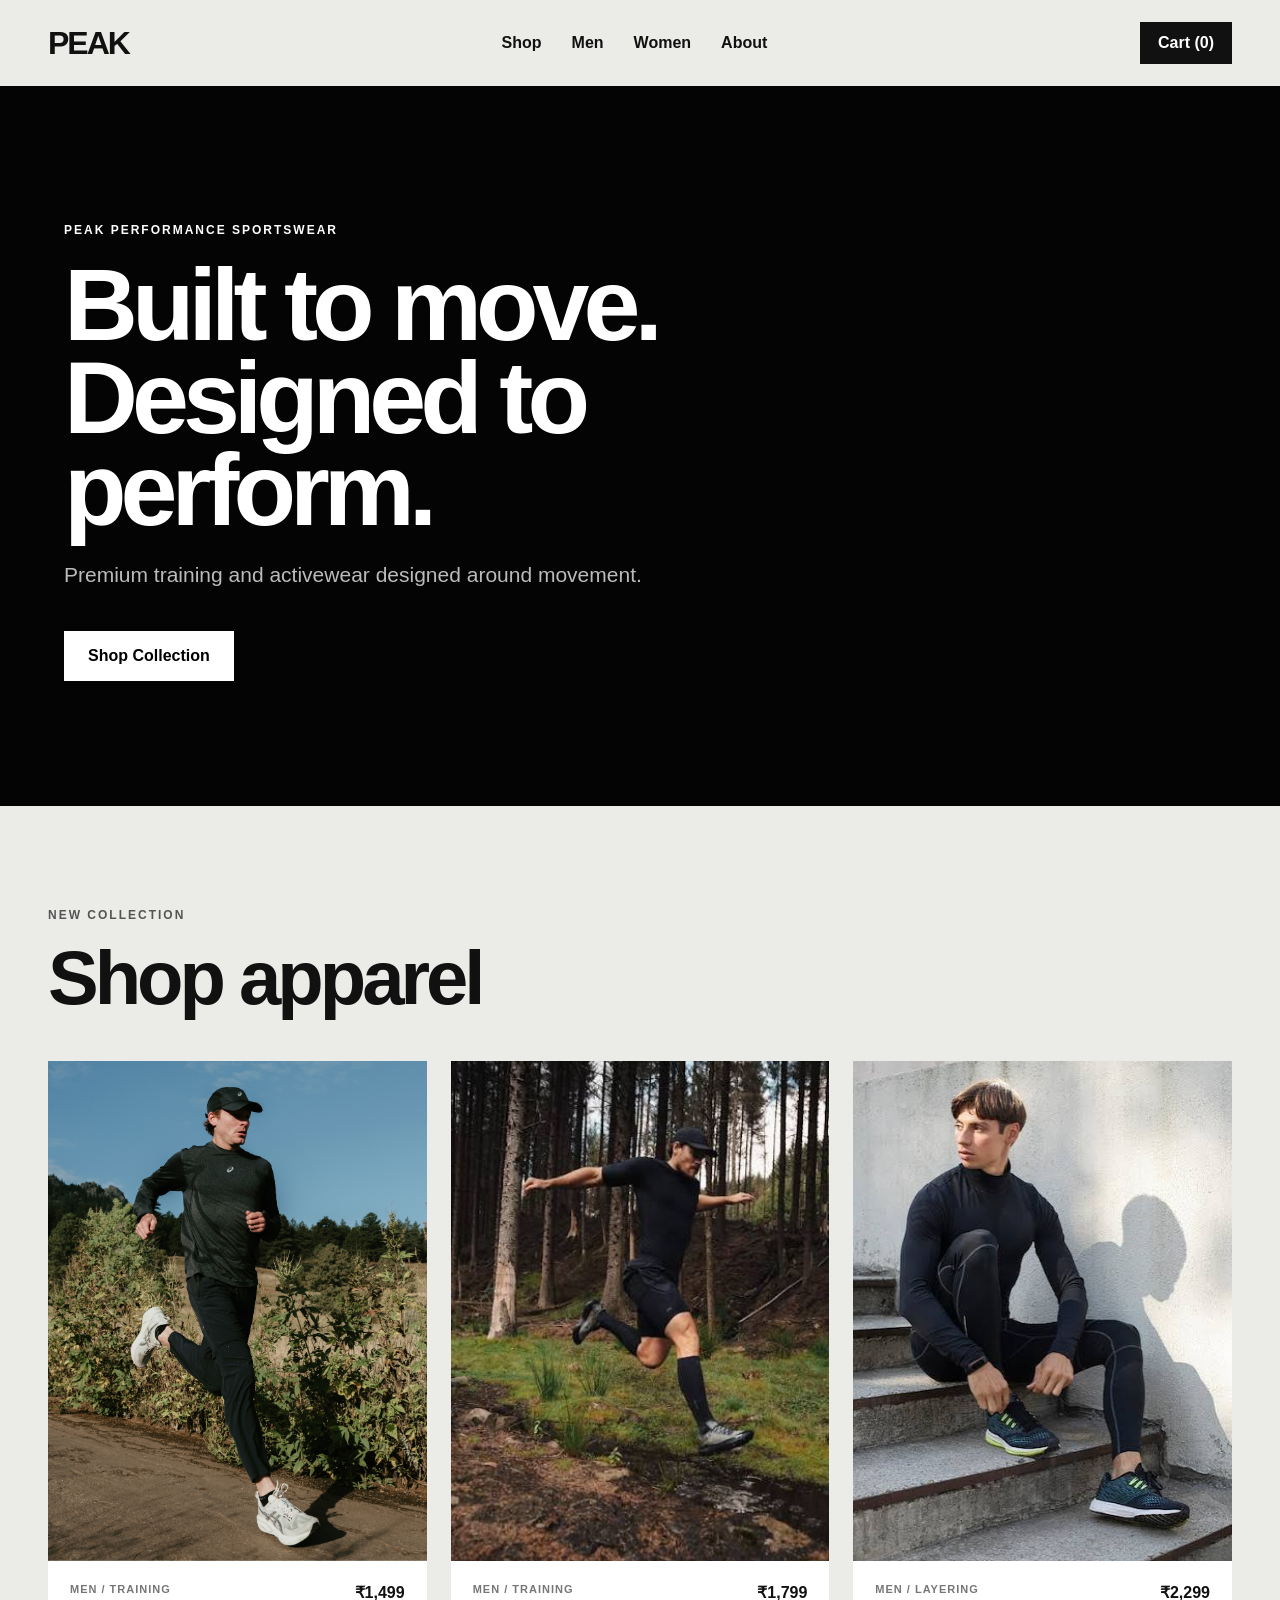
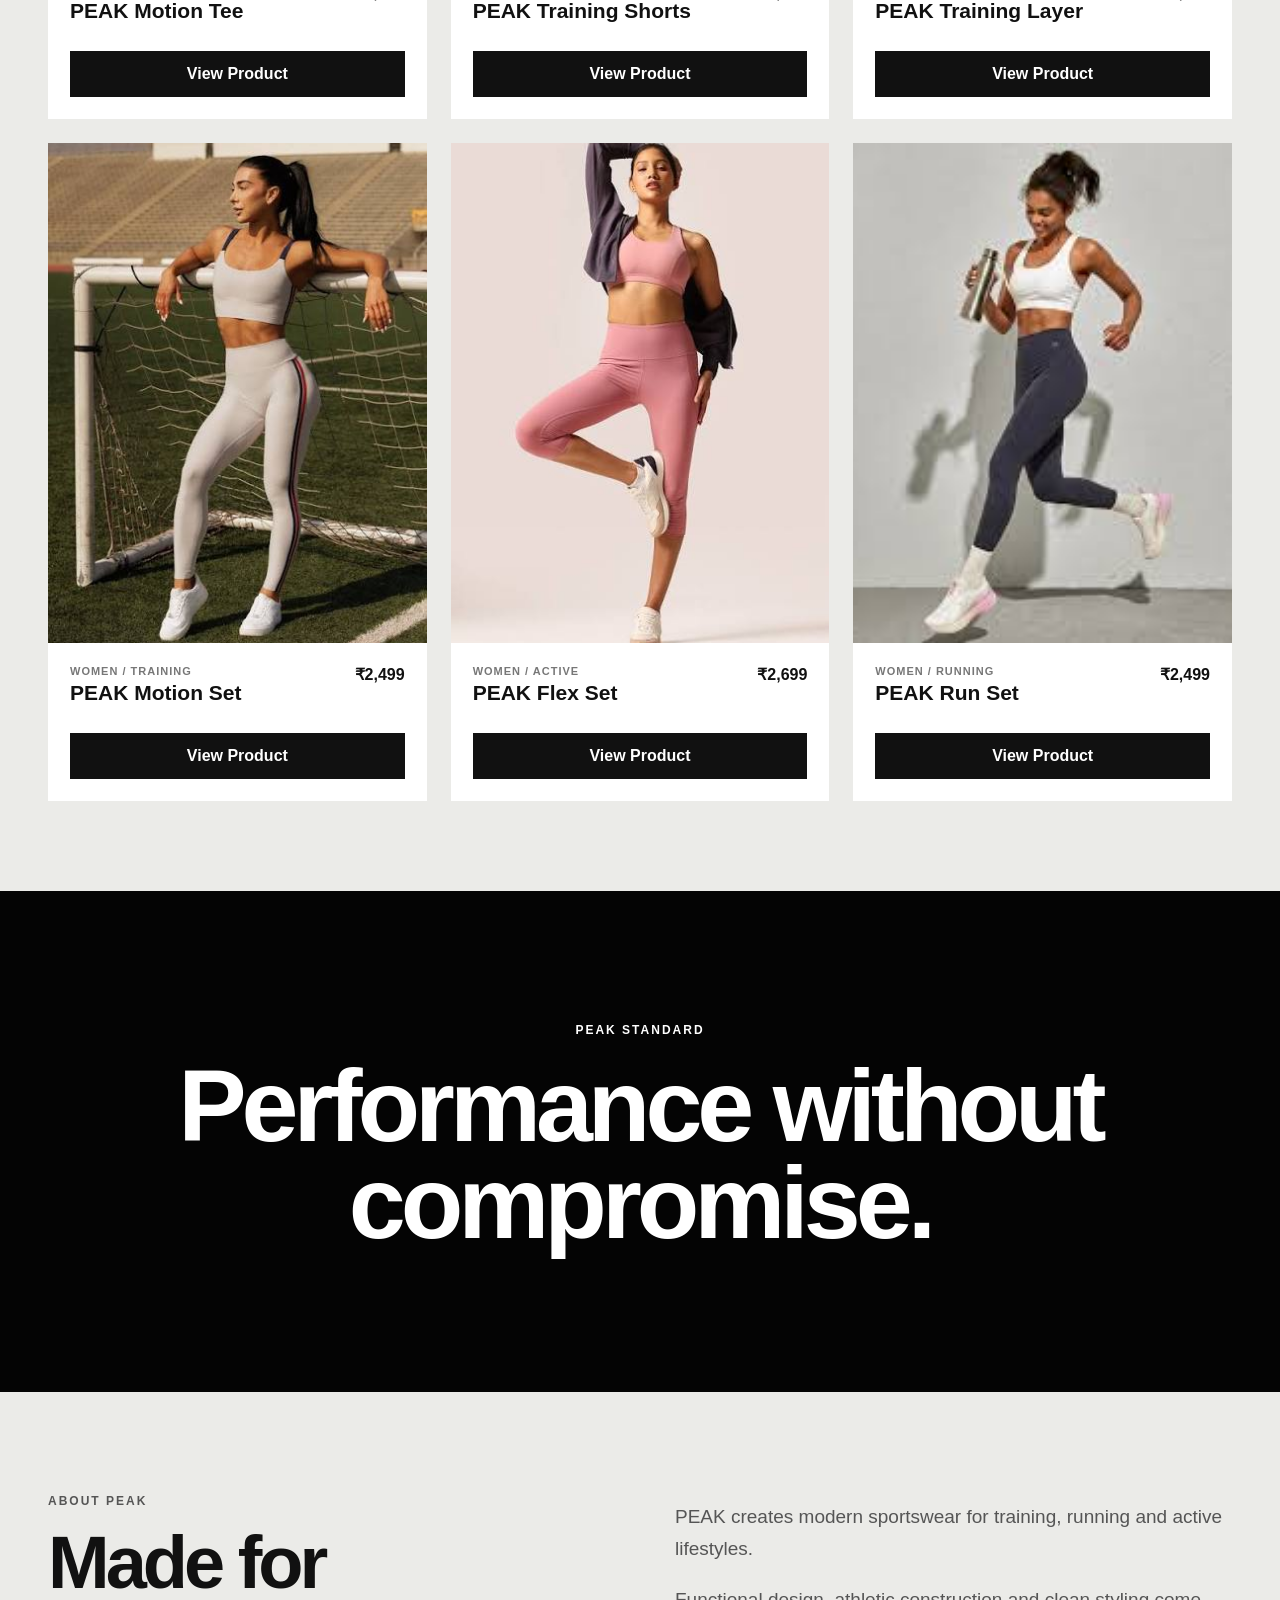
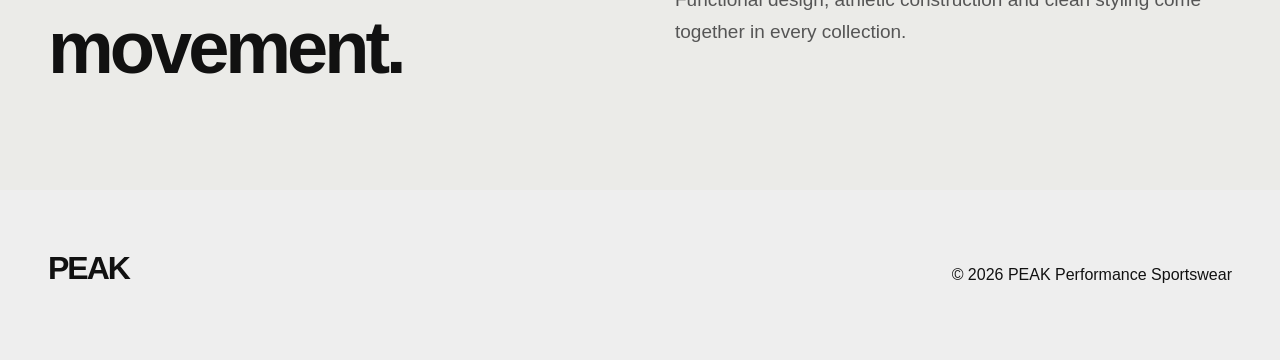
==== commit be930011: "Add product catalog cart and checkout flow" ====
--- a/index.html
+++ b/index.html
@@ -1,43 +1,40 @@
 <!DOCTYPE html>
 <html lang="en">
+
 <head>
   <meta charset="utf-8">
   <meta name="viewport" content="width=device-width, initial-scale=1">
 
-  <title>Peak Performance Sportswear</title>
-
-  <meta
-    name="description"
-    content="Peak Performance Sportswear - modern performance apparel for training, running and everyday movement."
-  >
+  <title>PEAK Performance Sportswear</title>
 
   <link rel="stylesheet" href="assets/css/main.css">
 </head>
 
 <body>
 
-  <!-- Animated particle background -->
   <div id="particles-js"></div>
 
   <div class="page-shell">
 
-    <!-- Header -->
     <header class="site-header">
 
-      <a class="brand" href="#home">
+      <a class="brand" href="index.html">
         PEAK
       </a>
 
-      <nav class="site-nav">
-        <a href="#home">Home</a>
-        <a href="#shop">Apparel</a>
-        <a href="#collections">Collections</a>
+      <button class="menu-toggle" id="menuToggle">
+        ☰
+      </button>
+
+      <nav class="site-nav" id="siteNav">
+        <a href="#shop">Shop</a>
+        <a href="#men">Men</a>
+        <a href="#women">Women</a>
         <a href="#about">About</a>
-        <a href="#contact">Contact</a>
       </nav>
 
-      <a class="header-cta" href="#shop">
-        Shop
+      <a class="cart-link" href="cart.html">
+        Cart (<span class="cart-count">0</span>)
       </a>
 
     </header>
@@ -45,8 +42,7 @@
 
     <main>
 
-      <!-- Hero -->
-      <section class="hero" id="home">
+      <section class="hero">
 
         <div class="hero-content">
 
@@ -60,467 +56,79 @@
           </h1>
 
           <p class="hero-copy">
-            Premium sportswear for training, running,
-            recovery and everyday movement.
+            Premium training and activewear
+            designed around movement.
           </p>
 
-          <div class="hero-actions">
-
-            <a
-              class="btn btn-primary"
-              href="#shop"
-            >
-              Shop New Arrivals
-            </a>
-
-            <a
-              class="btn btn-secondary"
-              href="#collections"
-            >
-              Explore Collections
-            </a>
-
-          </div>
+          <a class="btn btn-primary" href="#shop">
+            Shop Collection
+          </a>
 
         </div>
 
-        <div class="hero-visual">
-
-          <div class="hero-card">
-
-            <p class="eyebrow">
-              NEW DROP
+      </section>
+
+
+      <section class="section light-panel" id="shop">
+
+        <div class="section-heading">
+
+          <div>
+            <p class="eyebrow dark-eyebrow">
+              NEW COLLECTION
             </p>
 
             <h2>
-              Performance Series 01
+              Shop apparel
             </h2>
-
-            <p>
-              Lightweight, breathable and designed
-              for movement.
-            </p>
-
-            <a href="#shop" class="text-link">
-              Explore the collection →
-            </a>
-
           </div>
 
         </div>
 
-      </section>
-
-
-      <!-- Category Navigation -->
-      <section class="category-strip">
-
-        <a href="#men">
-          Men's
-        </a>
-
-        <a href="#women">
-          Women's
-        </a>
-
-        <a href="#training">
-          Training
-        </a>
-
-        <a href="#running">
-          Running
-        </a>
-
-      </section>
-
-
-      <!-- Shop -->
-      <section class="section light-panel" id="shop">
-
-        <div class="section-heading">
-
-          <div>
-
-            <p class="eyebrow dark-eyebrow">
-              SHOP
-            </p>
-
-            <h2>
-              Featured apparel
-            </h2>
-
-          </div>
-
-          <a class="view-all" href="#shop">
-            View all →
-          </a>
-
-        </div>
-
-
-        <div class="product-grid">
-
-          <!-- Product 1 -->
-          <article class="product-card" id="men">
-
-            <div class="product-image product-image-1">
-              <span>MEN</span>
-            </div>
-
-            <div class="product-info">
-
-              <div>
-                <h3>
-                  Velocity Training Tee
-                </h3>
-
-                <p>
-                  Lightweight training shirt
-                </p>
-              </div>
-
-              <strong>
-                $38
-              </strong>
-
-            </div>
-
-            <a href="#" class="product-link">
-              Shop now →
-            </a>
-
-          </article>
-
-
-          <!-- Product 2 -->
-          <article class="product-card" id="women">
-
-            <div class="product-image product-image-2">
-              <span>WOMEN</span>
-            </div>
-
-            <div class="product-info">
-
-              <div>
-                <h3>
-                  Core Sculpt Leggings
-                </h3>
-
-                <p>
-                  High-rise performance leggings
-                </p>
-              </div>
-
-              <strong>
-                $64
-              </strong>
-
-            </div>
-
-            <a href="#" class="product-link">
-              Shop now →
-            </a>
-
-          </article>
-
-
-          <!-- Product 3 -->
-          <article class="product-card" id="training">
-
-            <div class="product-image product-image-3">
-              <span>TRAINING</span>
-            </div>
-
-            <div class="product-info">
-
-              <div>
-                <h3>
-                  Power Training Shorts
-                </h3>
-
-                <p>
-                  Stretch shorts for hard sessions
-                </p>
-              </div>
-
-              <strong>
-                $46
-              </strong>
-
-            </div>
-
-            <a href="#" class="product-link">
-              Shop now →
-            </a>
-
-          </article>
-
-
-          <!-- Product 4 -->
-          <article class="product-card" id="running">
-
-            <div class="product-image product-image-4">
-              <span>RUNNING</span>
-            </div>
-
-            <div class="product-info">
-
-              <div>
-                <h3>
-                  Aero Run Jacket
-                </h3>
-
-                <p>
-                  Lightweight outer layer
-                </p>
-              </div>
-
-              <strong>
-                $92
-              </strong>
-
-            </div>
-
-            <a href="#" class="product-link">
-              Shop now →
-            </a>
-
-          </article>
-
-        </div>
-
-      </section>
-
-
-      <!-- Collections -->
-      <section
-        class="section collections-section"
-        id="collections"
-      >
-
-        <div class="section-heading">
-
-          <div>
-
-            <p class="eyebrow">
-              COLLECTIONS
-            </p>
-
-            <h2>
-              Train your way.
-            </h2>
-
-          </div>
-
-        </div>
-
-
-        <div class="collection-grid">
-
-          <article class="collection-card collection-dark">
-
-            <p class="eyebrow">
-              TRAIN
-            </p>
-
-            <h3>
-              Built for hard sessions.
-            </h3>
-
-            <p>
-              Durable and flexible performance gear
-              for lifting, conditioning and high-intensity training.
-            </p>
-
-            <a
-              href="#training"
-              class="btn btn-light"
-            >
-              Shop Training
-            </a>
-
-          </article>
-
-
-          <article class="collection-card collection-light">
-
-            <p class="eyebrow dark-eyebrow">
-              RUN
-            </p>
-
-            <h3>
-              Made for every mile.
-            </h3>
-
-            <p>
-              Lightweight layers built for speed,
-              comfort and consistent movement.
-            </p>
-
-            <a
-              href="#running"
-              class="btn btn-dark"
-            >
-              Shop Running
-            </a>
-
-          </article>
-
-        </div>
-
-      </section>
-
-
-      <!-- Benefits -->
-      <section class="section light-panel">
-
-        <div class="section-heading">
-
-          <div>
-
-            <p class="eyebrow dark-eyebrow">
-              BUILT FOR PERFORMANCE
-            </p>
-
-            <h2>
-              Designed around movement.
-            </h2>
-
-          </div>
-
-        </div>
-
-
-        <div class="benefits">
-
-          <div>
-
-            <span class="benefit-number">
-              01
-            </span>
-
-            <h3>
-              Lightweight
-            </h3>
-
-            <p>
-              Comfortable fabrics engineered
-              to move with you.
-            </p>
-
-          </div>
-
-
-          <div>
-
-            <span class="benefit-number">
-              02
-            </span>
-
-            <h3>
-              Breathable
-            </h3>
-
-            <p>
-              Built to stay comfortable
-              during demanding sessions.
-            </p>
-
-          </div>
-
-
-          <div>
-
-            <span class="benefit-number">
-              03
-            </span>
-
-            <h3>
-              Durable
-            </h3>
-
-            <p>
-              Designed for repeat workouts
-              and everyday wear.
-            </p>
-
-          </div>
-
-
-          <div>
-
-            <span class="benefit-number">
-              04
-            </span>
-
-            <h3>
-              Versatile
-            </h3>
-
-            <p>
-              Performance styling that works
-              beyond the gym.
-            </p>
-
-          </div>
-
-        </div>
-
-      </section>
-
-
-      <!-- Brand Statement -->
+
+        <div class="product-grid" id="productGrid"></div>
+
+      </section>
+
+
       <section class="statement-section">
 
         <p class="eyebrow">
-          OUR STANDARD
+          PEAK STANDARD
         </p>
 
         <h2>
           Performance without compromise.
         </h2>
 
-        <p class="statement-copy">
-          Peak Performance combines clean design,
-          functional construction and athletic styling
-          for people who move every day.
-        </p>
-
-      </section>
-
-
-      <!-- About -->
-      <section
-        class="section light-panel"
-        id="about"
-      >
+      </section>
+
+
+      <section class="section light-panel" id="about">
 
         <div class="about-layout">
 
           <div>
-
             <p class="eyebrow dark-eyebrow">
               ABOUT PEAK
             </p>
 
             <h2>
-              Sportswear built around movement.
+              Made for movement.
             </h2>
-
           </div>
 
           <div class="about-copy">
 
             <p>
-              Peak Performance is a modern sportswear
-              concept focused on clean, functional apparel
-              for training, running and everyday active lifestyles.
+              PEAK creates modern sportswear
+              for training, running and active lifestyles.
             </p>
 
             <p>
-              The goal is simple:
-              make athletic clothing that looks sharp,
-              feels comfortable and performs when it matters.
+              Functional design, athletic construction
+              and clean styling come together
+              in every collection.
             </p>
 
           </div>
@@ -529,91 +137,18 @@
 
       </section>
 
-
-      <!-- Newsletter -->
-      <section class="newsletter">
-
-        <div>
-
-          <p class="eyebrow">
-            JOIN PEAK
-          </p>
-
-          <h2>
-            Get first access to new drops.
-          </h2>
-
-        </div>
-
-        <form class="newsletter-form">
-
-          <input
-            type="email"
-            placeholder="Enter your email address"
-          >
-
-          <button type="button">
-            Join
-          </button>
-
-        </form>
-
-      </section>
-
     </main>
 
 
-    <!-- Footer -->
-    <footer
-      class="site-footer"
-      id="contact"
-    >
-
-      <div>
-
-        <a
-          class="brand footer-brand"
-          href="#home"
-        >
-          PEAK
-        </a>
-
-        <p>
-          Performance sportswear
-          for everyday movement.
-        </p>
-
-      </div>
-
-
-      <div class="footer-links">
-
-        <a href="#men">
-          Men
-        </a>
-
-        <a href="#women">
-          Women
-        </a>
-
-        <a href="#training">
-          Training
-        </a>
-
-        <a href="#running">
-          Running
-        </a>
-
-        <a href="#about">
-          About
-        </a>
-
-      </div>
-
-
-      <p class="copyright">
+    <footer class="site-footer">
+
+      <strong class="brand">
+        PEAK
+      </strong>
+
+      <p>
         © <span id="year"></span>
-        Peak Performance Sportswear
+        PEAK Performance Sportswear
       </p>
 
     </footer>
@@ -621,16 +156,75 @@
   </div>
 
 
-  <!-- Particle scripts -->
+  <script src="assets/js/store.js"></script>
   <script src="assets/js/particles.js"></script>
   <script src="assets/js/app.js"></script>
 
-
   <script>
+
+    const productGrid =
+      document.getElementById("productGrid");
+
+    PRODUCTS.forEach(product => {
+
+      productGrid.innerHTML += `
+        <article class="product-card">
+
+          <a href="product.html?id=${product.id}"
+             class="product-image-wrap">
+
+            <img
+              src="${product.image}"
+              alt="${product.name}"
+            >
+
+          </a>
+
+          <div class="product-info">
+
+            <div>
+              <p class="product-category">
+                ${product.category}
+              </p>
+
+              <h3>
+                ${product.name}
+              </h3>
+            </div>
+
+            <strong>
+              ${formatPrice(product.price)}
+            </strong>
+
+          </div>
+
+          <a
+            class="product-details-button"
+            href="product.html?id=${product.id}"
+          >
+            View Product
+          </a>
+
+        </article>
+      `;
+
+    });
+
 
     document.getElementById("year").textContent =
       new Date().getFullYear();
 
+
+    const menuToggle =
+      document.getElementById("menuToggle");
+
+    const siteNav =
+      document.getElementById("siteNav");
+
+    menuToggle.addEventListener("click", () => {
+      siteNav.classList.toggle("nav-open");
+    });
+
   </script>
 
 </body>
--- a/assets/css/main.css
+++ b/assets/css/main.css
@@ -9,14 +9,22 @@
 body {
   margin: 0;
   font-family: Arial, Helvetica, sans-serif;
+  background: #000;
   color: #111;
-  background: #000;
-}
-
-
-/* =========================
-   PARTICLE BACKGROUND
-========================= */
+}
+
+a {
+  color: inherit;
+  text-decoration: none;
+}
+
+button,
+input {
+  font: inherit;
+}
+
+
+/* PARTICLES */
 
 #particles-js {
   position: fixed;
@@ -30,180 +38,120 @@
   z-index: 1;
 }
 
-a {
-  color: inherit;
-  text-decoration: none;
-}
-
-
-/* =========================
-   HEADER
-========================= */
+
+/* HEADER */
 
 .site-header {
+  min-height: 86px;
+  display: flex;
+  align-items: center;
+  justify-content: space-between;
+
+  max-width: 1400px;
+  margin: auto;
+
+  padding: 20px 48px;
+
+  background: rgba(245, 245, 242, 0.96);
+
   position: sticky;
   top: 0;
   z-index: 100;
+}
+
+.brand {
+  font-size: 32px;
+  font-weight: 900;
+  letter-spacing: -2px;
+}
+
+.site-nav {
+  display: flex;
+  gap: 30px;
+  font-weight: 700;
+}
+
+.cart-link {
+  padding: 12px 18px;
+  background: #111;
+  color: white;
+  font-weight: 800;
+}
+
+.menu-toggle {
+  display: none;
+  border: 0;
+  background: transparent;
+  font-size: 28px;
+  cursor: pointer;
+}
+
+
+/* HERO */
+
+.hero {
+  max-width: 1400px;
+  min-height: 720px;
+  margin: auto;
 
   display: flex;
   align-items: center;
-  justify-content: space-between;
-
-  max-width: 1320px;
-  margin: 0 auto;
-
-  padding: 18px 40px;
-
-  background: rgba(245, 245, 242, 0.94);
-
-  border-left: 1px solid rgba(255,255,255,0.15);
-  border-right: 1px solid rgba(255,255,255,0.15);
-  border-bottom: 1px solid rgba(0,0,0,0.08);
-
-  backdrop-filter: blur(14px);
-}
-
-.brand {
-  font-size: 30px;
+
+  padding: 80px 64px;
+
+  color: white;
+
+  background: rgba(5, 5, 5, 0.88);
+}
+
+.hero-content {
+  max-width: 900px;
+}
+
+.eyebrow {
+  font-size: 12px;
   font-weight: 900;
-  letter-spacing: -2px;
-}
-
-.site-nav {
-  display: flex;
-  gap: 28px;
-
-  font-size: 14px;
-  font-weight: 600;
-}
-
-.site-nav a {
-  transition: opacity 0.2s ease;
-}
-
-.site-nav a:hover {
-  opacity: 0.5;
-}
-
-.header-cta {
-  padding: 12px 20px;
-
-  background: #111;
-  color: #fff;
-
-  font-size: 14px;
-  font-weight: 800;
-}
-
-
-/* =========================
-   HERO
-========================= */
-
-.hero {
-  max-width: 1320px;
-  margin: 0 auto;
-
-  min-height: 760px;
-
-  display: grid;
-  grid-template-columns: 1.2fr 0.8fr;
-
-  align-items: center;
-
-  padding: 90px 50px;
-
-  background: rgba(8, 8, 8, 0.88);
-  color: white;
-
-  border-left: 1px solid rgba(255,255,255,0.12);
-  border-right: 1px solid rgba(255,255,255,0.12);
-}
-
-.hero-content {
-  max-width: 780px;
-}
-
-.eyebrow {
-  margin: 0 0 18px;
-
-  font-size: 12px;
-  font-weight: 800;
-
   letter-spacing: 2px;
 }
 
 .dark-eyebrow {
-  color: #444;
+  color: #555;
 }
 
 .hero h1 {
-  margin: 0;
-
-  font-size: clamp(58px, 7vw, 108px);
-
-  line-height: 0.92;
-
+  margin: 22px 0;
+
+  font-size: clamp(64px, 8vw, 120px);
+
+  line-height: 0.9;
   letter-spacing: -6px;
 }
 
 .hero-copy {
-  max-width: 600px;
-
-  margin: 28px 0 0;
-
-  font-size: 20px;
+  max-width: 650px;
+
+  font-size: 21px;
   line-height: 1.6;
 
-  color: #c5c5c5;
-}
-
-.hero-actions {
-  display: flex;
-  flex-wrap: wrap;
-
-  gap: 14px;
-
-  margin-top: 32px;
-}
-
-
-/* =========================
-   BUTTONS
-========================= */
+  color: #bbb;
+}
+
+
+/* BUTTONS */
 
 .btn {
   display: inline-block;
 
-  padding: 15px 22px;
-
-  border: 1px solid currentColor;
-
-  font-size: 14px;
+  padding: 16px 24px;
+
   font-weight: 800;
 
-  transition:
-    transform 0.2s ease,
-    opacity 0.2s ease;
-}
-
-.btn:hover {
-  transform: translateY(-2px);
-  opacity: 0.85;
+  margin-top: 18px;
 }
 
 .btn-primary {
   background: white;
-  color: #111;
-}
-
-.btn-secondary {
-  color: white;
-}
-
-.btn-light {
-  background: white;
-  color: #111;
+  color: black;
 }
 
 .btn-dark {
@@ -212,446 +160,162 @@
 }
 
 
-/* =========================
-   HERO VISUAL
-========================= */
-
-.hero-visual {
-  display: flex;
-  justify-content: flex-end;
-}
-
-.hero-card {
+/* GENERAL */
+
+.section {
+  max-width: 1400px;
+  margin: auto;
+  padding: 90px 48px;
+}
+
+.light-panel {
+  background: rgba(245, 245, 242, 0.96);
+}
+
+.section-heading {
+  margin-bottom: 40px;
+}
+
+.section-heading h2 {
+  margin: 10px 0;
+
+  font-size: clamp(44px, 6vw, 76px);
+
+  letter-spacing: -4px;
+}
+
+
+/* PRODUCTS */
+
+.product-grid {
+  display: grid;
+  grid-template-columns: repeat(3, 1fr);
+
+  gap: 24px;
+}
+
+.product-card {
+  background: white;
+  overflow: hidden;
+
+  transition: transform 0.25s ease;
+}
+
+.product-card:hover {
+  transform: translateY(-7px);
+}
+
+.product-image-wrap {
+  display: block;
+
+  height: 500px;
+
+  overflow: hidden;
+
+  background: #ddd;
+}
+
+.product-image-wrap img {
   width: 100%;
-  max-width: 380px;
-
-  min-height: 430px;
-
-  display: flex;
-  flex-direction: column;
-  justify-content: flex-end;
-
-  padding: 34px;
-
-  background:
-    linear-gradient(
-      150deg,
-      rgba(255,255,255,0.15),
-      rgba(255,255,255,0.03)
-    );
-
-  border: 1px solid rgba(255,255,255,0.2);
-
-  backdrop-filter: blur(12px);
-}
-
-.hero-card h2 {
-  margin: 10px 0 10px;
-
-  font-size: 40px;
-
-  line-height: 1;
-  letter-spacing: -2px;
-}
-
-.hero-card p {
-  color: #c9c9c9;
-  line-height: 1.6;
-}
-
-.text-link {
-  margin-top: 16px;
-
-  font-size: 14px;
-  font-weight: 800;
-}
-
-
-/* =========================
-   CATEGORY STRIP
-========================= */
-
-.category-strip {
-  max-width: 1320px;
-  margin: 0 auto;
-
-  display: grid;
-
-  grid-template-columns: repeat(4, 1fr);
-
-  background: rgba(245,245,242,0.96);
-
-  border-left: 1px solid rgba(255,255,255,0.15);
-  border-right: 1px solid rgba(255,255,255,0.15);
-  border-bottom: 1px solid #d3d3d3;
-}
-
-.category-strip a {
-  padding: 26px;
-
-  text-align: center;
-
-  font-weight: 800;
-
-  border-right: 1px solid #d3d3d3;
-
-  transition:
-    background 0.2s ease,
-    color 0.2s ease;
-}
-
-.category-strip a:last-child {
-  border-right: 0;
-}
-
-.category-strip a:hover {
-  background: #111;
-  color: white;
-}
-
-
-/* =========================
-   GENERAL SECTION
-========================= */
-
-.section {
-  max-width: 1320px;
-  margin: 0 auto;
-
-  padding: 96px 48px;
-
-  border-left: 1px solid rgba(255,255,255,0.15);
-  border-right: 1px solid rgba(255,255,255,0.15);
-}
-
-.light-panel {
-  background: rgba(245,245,242,0.95);
-}
-
-.section-heading {
-  display: flex;
-  align-items: flex-end;
-  justify-content: space-between;
-
-  gap: 30px;
-
-  margin-bottom: 42px;
-}
-
-.section-heading h2 {
-  margin: 0;
-
-  font-size: clamp(44px, 5vw, 72px);
-
-  line-height: 1;
-
-  letter-spacing: -3px;
-}
-
-.view-all {
-  font-weight: 800;
-}
-
-
-/* =========================
-   PRODUCTS
-========================= */
-
-.product-grid {
-  display: grid;
-
-  grid-template-columns: repeat(4, 1fr);
-
-  gap: 20px;
-}
-
-.product-card {
-  overflow: hidden;
-
-  background: rgba(255,255,255,0.94);
-
-  border: 1px solid rgba(0,0,0,0.08);
-
-  transition:
-    transform 0.2s ease,
-    box-shadow 0.2s ease;
-}
-
-.product-card:hover {
-  transform: translateY(-5px);
-
-  box-shadow:
-    0 18px 40px rgba(0,0,0,0.12);
-}
-
-.product-image {
-  min-height: 340px;
-
-  display: flex;
-  align-items: flex-end;
-
-  padding: 22px;
-
-  font-size: 13px;
-  font-weight: 900;
-
-  letter-spacing: 2px;
-}
-
-.product-image-1 {
-  background:
-    linear-gradient(
-      145deg,
-      #dcdcdc,
-      #8e8e8e
-    );
-}
-
-.product-image-2 {
-  background:
-    linear-gradient(
-      145deg,
-      #c9c9c9,
-      #6f6f6f
-    );
-}
-
-.product-image-3 {
-  background:
-    linear-gradient(
-      145deg,
-      #e3e3e3,
-      #777
-    );
-}
-
-.product-image-4 {
-  color: white;
-
-  background:
-    linear-gradient(
-      145deg,
-      #8d8d8d,
-      #222
-    );
+  height: 100%;
+
+  object-fit: cover;
+
+  transition: transform 0.4s ease;
+}
+
+.product-card:hover img {
+  transform: scale(1.04);
 }
 
 .product-info {
   display: flex;
   justify-content: space-between;
 
-  gap: 18px;
-
-  padding: 20px 20px 10px;
+  gap: 20px;
+
+  padding: 22px 22px 12px;
 }
 
 .product-info h3 {
-  margin: 0 0 6px;
-
-  font-size: 20px;
-}
-
-.product-info p {
+  margin: 4px 0;
+
+  font-size: 21px;
+}
+
+.product-category {
   margin: 0;
 
-  color: #666;
-
-  font-size: 14px;
-  line-height: 1.4;
-}
-
-.product-link {
+  font-size: 11px;
+  font-weight: 900;
+
+  color: #777;
+
+  letter-spacing: 1px;
+  text-transform: uppercase;
+}
+
+.product-details-button {
   display: block;
 
-  padding: 10px 20px 22px;
-
-  font-size: 14px;
+  margin: 12px 22px 22px;
+
+  padding: 14px;
+
+  text-align: center;
+
+  background: #111;
+  color: white;
+
   font-weight: 800;
 }
 
 
-/* =========================
-   COLLECTIONS
-========================= */
-
-.collections-section {
-  background: rgba(15,15,15,0.9);
-  color: white;
-}
-
-.collection-grid {
+/* STATEMENT */
+
+.statement-section {
+  max-width: 1400px;
+  margin: auto;
+
+  padding: 120px 50px;
+
+  text-align: center;
+
+  background: rgba(5, 5, 5, 0.9);
+  color: white;
+}
+
+.statement-section h2 {
+  max-width: 1000px;
+
+  margin: 20px auto;
+
+  font-size: clamp(55px, 8vw, 110px);
+
+  line-height: 0.95;
+
+  letter-spacing: -5px;
+}
+
+
+/* ABOUT */
+
+.about-layout {
   display: grid;
   grid-template-columns: 1fr 1fr;
 
-  gap: 20px;
-}
-
-.collection-card {
-  min-height: 500px;
-
-  display: flex;
-  flex-direction: column;
-  justify-content: flex-end;
-
-  padding: 50px;
-}
-
-.collection-card h3 {
-  margin: 0;
-
-  max-width: 500px;
-
-  font-size: clamp(42px, 5vw, 70px);
-
-  line-height: 1;
-
-  letter-spacing: -3px;
-}
-
-.collection-card p {
-  max-width: 520px;
-
-  font-size: 17px;
-  line-height: 1.6;
-}
-
-.collection-card .btn {
-  align-self: flex-start;
-
-  margin-top: 20px;
-}
-
-.collection-dark {
-  background:
-    linear-gradient(
-      145deg,
-      rgba(255,255,255,0.09),
-      rgba(0,0,0,0.25)
-    );
-
-  border: 1px solid rgba(255,255,255,0.18);
-}
-
-.collection-light {
-  background: #deded8;
-  color: #111;
-}
-
-
-/* =========================
-   BENEFITS
-========================= */
-
-.benefits {
-  display: grid;
-
-  grid-template-columns: repeat(4, 1fr);
-
-  border-top: 1px solid #ccc;
-  border-bottom: 1px solid #ccc;
-}
-
-.benefits > div {
-  padding: 36px;
-
-  border-right: 1px solid #ccc;
-}
-
-.benefits > div:last-child {
-  border-right: 0;
-}
-
-.benefit-number {
-  font-size: 12px;
-  font-weight: 900;
-
-  letter-spacing: 2px;
-}
-
-.benefits h3 {
-  margin: 24px 0 12px;
-
-  font-size: 28px;
-}
-
-.benefits p {
-  margin: 0;
-
-  color: #666;
-
-  line-height: 1.5;
-}
-
-
-/* =========================
-   STATEMENT
-========================= */
-
-.statement-section {
-  max-width: 1320px;
-  margin: 0 auto;
-
-  padding: 120px 50px;
-
-  text-align: center;
-
-  background: rgba(8,8,8,0.88);
-  color: white;
-
-  border-left: 1px solid rgba(255,255,255,0.15);
-  border-right: 1px solid rgba(255,255,255,0.15);
-}
-
-.statement-section h2 {
-  max-width: 900px;
-
-  margin: 0 auto;
-
-  font-size: clamp(50px, 7vw, 100px);
-
-  line-height: 0.98;
-
-  letter-spacing: -5px;
-}
-
-.statement-copy {
-  max-width: 760px;
-
-  margin: 28px auto 0;
-
-  color: #c4c4c4;
-
-  font-size: 20px;
-  line-height: 1.6;
-}
-
-
-/* =========================
-   ABOUT
-========================= */
-
-.about-layout {
-  display: grid;
-
-  grid-template-columns: 1fr 1fr;
-
   gap: 70px;
 }
 
 .about-layout h2 {
-  margin: 0;
-
-  font-size: clamp(46px, 5vw, 72px);
-
-  line-height: 1;
-
-  letter-spacing: -3px;
-}
-
-.about-copy p {
-  margin-top: 0;
-  margin-bottom: 24px;
-
+  font-size: clamp(46px, 6vw, 74px);
+
+  margin: 10px 0;
+
+  letter-spacing: -4px;
+}
+
+.about-copy {
   font-size: 19px;
   line-height: 1.7;
 
@@ -659,242 +323,548 @@
 }
 
 
-/* =========================
-   NEWSLETTER
-========================= */
-
-.newsletter {
-  max-width: 1320px;
-  margin: 0 auto;
-
-  display: grid;
-
+/* FOOTER */
+
+.site-footer {
+  max-width: 1400px;
+  margin: auto;
+
+  padding: 60px 48px;
+
+  display: flex;
+  justify-content: space-between;
+
+  background: #eee;
+}
+
+
+/* PRODUCT DETAIL */
+
+.product-page {
+  max-width: 1400px;
+  margin: auto;
+
+  min-height: calc(100vh - 86px);
+
+  display: grid;
+  grid-template-columns: 1.1fr 0.9fr;
+
+  background: #f5f5f2;
+}
+
+.product-page-image {
+  min-height: 750px;
+}
+
+.product-page-image img {
+  width: 100%;
+  height: 100%;
+
+  object-fit: cover;
+}
+
+.product-page-info {
+  padding: 90px 65px;
+
+  position: sticky;
+  top: 86px;
+
+  align-self: start;
+}
+
+.product-page-info h1 {
+  margin: 12px 0;
+
+  font-size: clamp(48px, 6vw, 78px);
+
+  line-height: 0.95;
+
+  letter-spacing: -4px;
+}
+
+.product-price {
+  font-size: 28px;
+  font-weight: 900;
+}
+
+.product-description {
+  font-size: 18px;
+  line-height: 1.7;
+
+  color: #555;
+}
+
+.size-section {
+  margin: 35px 0;
+}
+
+.size-options {
+  display: flex;
+  gap: 10px;
+}
+
+.size-button {
+  width: 54px;
+  height: 54px;
+
+  border: 1px solid #999;
+
+  background: white;
+
+  cursor: pointer;
+
+  font-weight: 800;
+}
+
+.size-button.active {
+  background: #111;
+  color: white;
+}
+
+.purchase-button {
+  width: 100%;
+
+  padding: 18px;
+
+  margin-bottom: 12px;
+
+  border: 0;
+
+  font-size: 16px;
+  font-weight: 900;
+
+  cursor: pointer;
+}
+
+.add-cart-button {
+  background: white;
+
+  border: 2px solid #111;
+}
+
+.buy-now-button {
+  background: #111;
+  color: white;
+}
+
+.product-benefits {
+  margin-top: 30px;
+
+  color: #555;
+}
+
+
+/* CART */
+
+.cart-page {
+  max-width: 1300px;
+  margin: auto;
+
+  min-height: 80vh;
+
+  padding: 70px 48px;
+
+  background: #f5f5f2;
+}
+
+.cart-page > h1 {
+  font-size: 64px;
+  letter-spacing: -4px;
+}
+
+.cart-layout {
+  display: grid;
+  grid-template-columns: 1.5fr 0.7fr;
+
+  gap: 50px;
+}
+
+.cart-item {
+  display: grid;
+  grid-template-columns: 200px 1fr;
+
+  gap: 25px;
+
+  padding: 24px 0;
+
+  border-bottom: 1px solid #ccc;
+}
+
+.cart-item img {
+  width: 200px;
+  height: 240px;
+
+  object-fit: cover;
+}
+
+.cart-item-info h3 {
+  margin-top: 0;
+
+  font-size: 24px;
+}
+
+.quantity-controls {
+  display: flex;
+  align-items: center;
+
+  gap: 14px;
+
+  margin: 20px 0;
+}
+
+.quantity-controls button {
+  width: 36px;
+  height: 36px;
+
+  border: 1px solid #aaa;
+
+  background: white;
+
+  cursor: pointer;
+}
+
+.remove-button {
+  border: 0;
+
+  padding: 0;
+
+  background: transparent;
+
+  text-decoration: underline;
+
+  cursor: pointer;
+}
+
+.cart-summary {
+  padding: 30px;
+
+  height: fit-content;
+
+  background: white;
+
+  position: sticky;
+  top: 110px;
+}
+
+.summary-row,
+.summary-total {
+  display: flex;
+  justify-content: space-between;
+
+  padding: 15px 0;
+
+  border-bottom: 1px solid #ddd;
+}
+
+.summary-total {
+  margin-top: 15px;
+
+  font-size: 22px;
+}
+
+.checkout-button {
+  display: block;
+
+  margin-top: 25px;
+
+  padding: 17px;
+
+  text-align: center;
+
+  background: #111;
+  color: white;
+
+  font-weight: 900;
+}
+
+
+/* CHECKOUT */
+
+.checkout-page {
+  max-width: 1300px;
+  margin: auto;
+
+  display: grid;
+  grid-template-columns: 1.2fr 0.8fr;
+
+  gap: 60px;
+
+  min-height: 90vh;
+
+  padding: 70px 48px;
+
+  background: #f5f5f2;
+}
+
+.checkout-form-section h1 {
+  margin: 10px 0 40px;
+
+  font-size: 60px;
+
+  letter-spacing: -4px;
+}
+
+.checkout-form {
+  display: grid;
+  gap: 20px;
+}
+
+.checkout-form label {
+  display: grid;
+  gap: 8px;
+
+  font-weight: 700;
+}
+
+.checkout-form input {
+  width: 100%;
+
+  padding: 15px;
+
+  border: 1px solid #bbb;
+
+  background: white;
+}
+
+.form-grid {
+  display: grid;
   grid-template-columns: 1fr 1fr;
 
-  align-items: flex-end;
-
-  gap: 40px;
-
-  padding: 90px 48px;
-
-  background: rgba(8,8,8,0.9);
-  color: white;
-
-  border-left: 1px solid rgba(255,255,255,0.15);
-  border-right: 1px solid rgba(255,255,255,0.15);
-}
-
-.newsletter h2 {
-  margin: 0;
-
-  font-size: clamp(44px, 5vw, 68px);
-
-  line-height: 1;
-
-  letter-spacing: -3px;
-}
-
-.newsletter-form {
-  display: flex;
-}
-
-.newsletter-form input {
-  flex: 1;
-
-  min-width: 0;
-
-  padding: 17px;
-
-  border: 1px solid rgba(255,255,255,0.35);
-
-  background: rgba(255,255,255,0.05);
-  color: white;
-
-  font-size: 15px;
-}
-
-.newsletter-form input::placeholder {
-  color: #aaa;
-}
-
-.newsletter-form button {
-  padding: 17px 28px;
+  gap: 18px;
+}
+
+.payment-demo {
+  padding: 20px;
+
+  background: #eee;
+
+  border: 1px solid #ccc;
+}
+
+.place-order-button {
+  padding: 18px;
 
   border: 0;
 
+  background: #111;
+  color: white;
+
+  font-size: 16px;
+  font-weight: 900;
+
+  cursor: pointer;
+}
+
+.checkout-summary {
+  padding: 30px;
+
   background: white;
-  color: #111;
-
-  font-weight: 900;
-
-  cursor: pointer;
-}
-
-
-/* =========================
-   FOOTER
-========================= */
-
-.site-footer {
-  max-width: 1320px;
-  margin: 0 auto;
-
-  display: grid;
-
-  grid-template-columns: 1fr auto;
-
-  gap: 40px;
-
-  padding: 60px 48px 30px;
-
-  background: rgba(235,235,230,0.96);
-
-  border-left: 1px solid rgba(255,255,255,0.15);
-  border-right: 1px solid rgba(255,255,255,0.15);
-}
-
-.footer-brand {
-  display: inline-block;
-
-  margin-bottom: 12px;
-}
-
-.site-footer p {
-  color: #666;
-}
-
-.footer-links {
-  display: flex;
-  flex-wrap: wrap;
-
-  gap: 22px;
-
-  align-items: flex-start;
-
-  font-size: 14px;
-  font-weight: 700;
-}
-
-.footer-links a:hover {
-  opacity: 0.5;
-}
-
-.copyright {
-  grid-column: 1 / -1;
-
-  margin-top: 30px;
-
-  padding-top: 22px;
-
-  border-top: 1px solid #ccc;
-
-  font-size: 12px;
-}
-
-
-/* =========================
-   TABLET
-========================= */
+
+  height: fit-content;
+
+  position: sticky;
+  top: 110px;
+}
+
+.checkout-item {
+  display: grid;
+  grid-template-columns: 80px 1fr auto;
+
+  gap: 15px;
+
+  align-items: center;
+
+  margin-bottom: 20px;
+}
+
+.checkout-item img {
+  width: 80px;
+  height: 100px;
+
+  object-fit: cover;
+}
+
+
+/* TOAST */
+
+.bag-toast {
+  position: fixed;
+
+  right: 25px;
+  bottom: 25px;
+
+  padding: 16px 22px;
+
+  background: #111;
+  color: white;
+
+  transform: translateY(120px);
+
+  opacity: 0;
+
+  transition: 0.3s;
+
+  z-index: 1000;
+}
+
+.bag-toast.show {
+  transform: translateY(0);
+
+  opacity: 1;
+}
+
+
+/* TABLET */
 
 @media (max-width: 1000px) {
+
+  .product-grid {
+    grid-template-columns: repeat(2, 1fr);
+  }
+
+  .product-page {
+    grid-template-columns: 1fr;
+  }
+
+  .product-page-info {
+    position: static;
+  }
+
+  .cart-layout,
+  .checkout-page {
+    grid-template-columns: 1fr;
+  }
+
+  .cart-summary,
+  .checkout-summary {
+    position: static;
+  }
+
+}
+
+
+/* MOBILE */
+
+@media (max-width: 700px) {
+
+  .site-header {
+    min-height: 70px;
+
+    padding: 15px 20px;
+  }
+
+  .brand {
+    font-size: 26px;
+  }
+
+  .menu-toggle {
+    display: block;
+  }
 
   .site-nav {
     display: none;
+
+    position: absolute;
+
+    top: 70px;
+    left: 0;
+    right: 0;
+
+    flex-direction: column;
+
+    padding: 25px;
+
+    background: #f5f5f2;
+
+    border-top: 1px solid #ddd;
+  }
+
+  .site-nav.nav-open {
+    display: flex;
+  }
+
+  .cart-link {
+    padding: 9px 12px;
+
+    font-size: 13px;
   }
 
   .hero {
+    min-height: 650px;
+
+    padding: 60px 24px;
+  }
+
+  .hero h1 {
+    font-size: 62px;
+
+    letter-spacing: -4px;
+  }
+
+  .hero-copy {
+    font-size: 18px;
+  }
+
+  .section {
+    padding: 65px 20px;
+  }
+
+  .product-grid {
     grid-template-columns: 1fr;
-
-    gap: 50px;
-  }
-
-  .hero-visual {
-    justify-content: flex-start;
-  }
-
-  .product-grid {
-    grid-template-columns: repeat(2, 1fr);
-  }
-
-  .benefits {
-    grid-template-columns: repeat(2, 1fr);
-  }
-
-  .collection-grid {
+  }
+
+  .product-image-wrap {
+    height: 520px;
+  }
+
+  .about-layout {
     grid-template-columns: 1fr;
-  }
-
-  .about-layout,
-  .newsletter {
+
+    gap: 30px;
+  }
+
+  .site-footer {
+    flex-direction: column;
+
+    gap: 15px;
+
+    padding: 40px 20px;
+  }
+
+  .product-page-image {
+    min-height: auto;
+    height: 520px;
+  }
+
+  .product-page-info {
+    padding: 45px 22px;
+  }
+
+  .product-page-info h1 {
+    font-size: 50px;
+  }
+
+  .cart-page,
+  .checkout-page {
+    padding: 45px 20px;
+  }
+
+  .cart-page > h1,
+  .checkout-form-section h1 {
+    font-size: 46px;
+  }
+
+  .cart-item {
+    grid-template-columns: 110px 1fr;
+  }
+
+  .cart-item img {
+    width: 110px;
+    height: 150px;
+  }
+
+  .form-grid {
     grid-template-columns: 1fr;
   }
 
-}
-
-
-/* =========================
-   MOBILE
-========================= */
-
-@media (max-width: 650px) {
-
-  .site-header {
-    padding: 16px 20px;
-  }
-
-  .header-cta {
-    padding: 10px 16px;
-  }
-
-  .hero,
-  .section,
-  .statement-section,
-  .newsletter,
-  .site-footer {
-    padding-left: 22px;
-    padding-right: 22px;
-  }
-
-  .hero {
-    min-height: auto;
-
-    padding-top: 70px;
-    padding-bottom: 70px;
-  }
-
-  .hero h1 {
-    letter-spacing: -3px;
-  }
-
-  .hero-card {
-    min-height: 340px;
-  }
-
-  .category-strip {
-    grid-template-columns: repeat(2, 1fr);
-  }
-
-  .product-grid,
-  .benefits {
-    grid-template-columns: 1fr;
-  }
-
-  .collection-card {
-    min-height: 420px;
-
-    padding: 34px 24px;
-  }
-
-  .newsletter-form {
-    flex-direction: column;
-  }
-
-  .newsletter-form button {
-    width: 100%;
-  }
-
-  .site-footer {
-    grid-template-columns: 1fr;
-  }
-
 }
